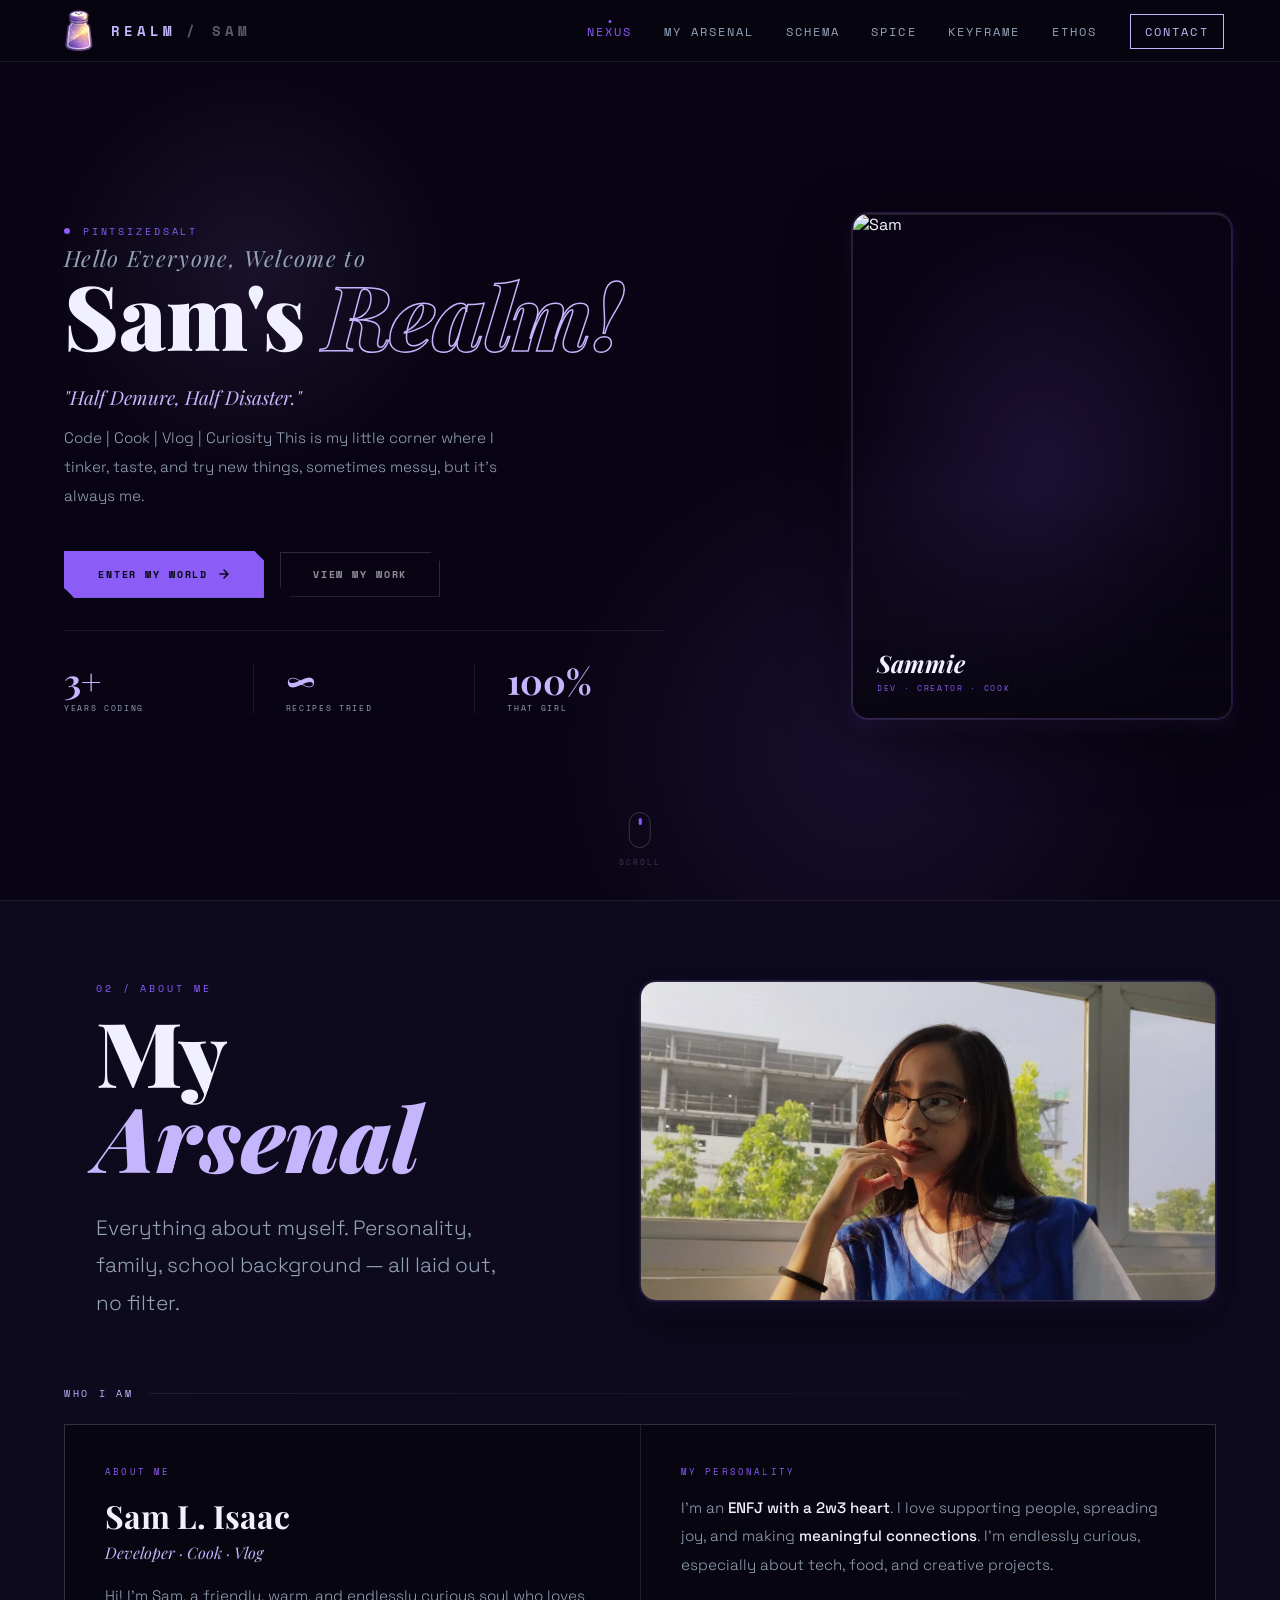
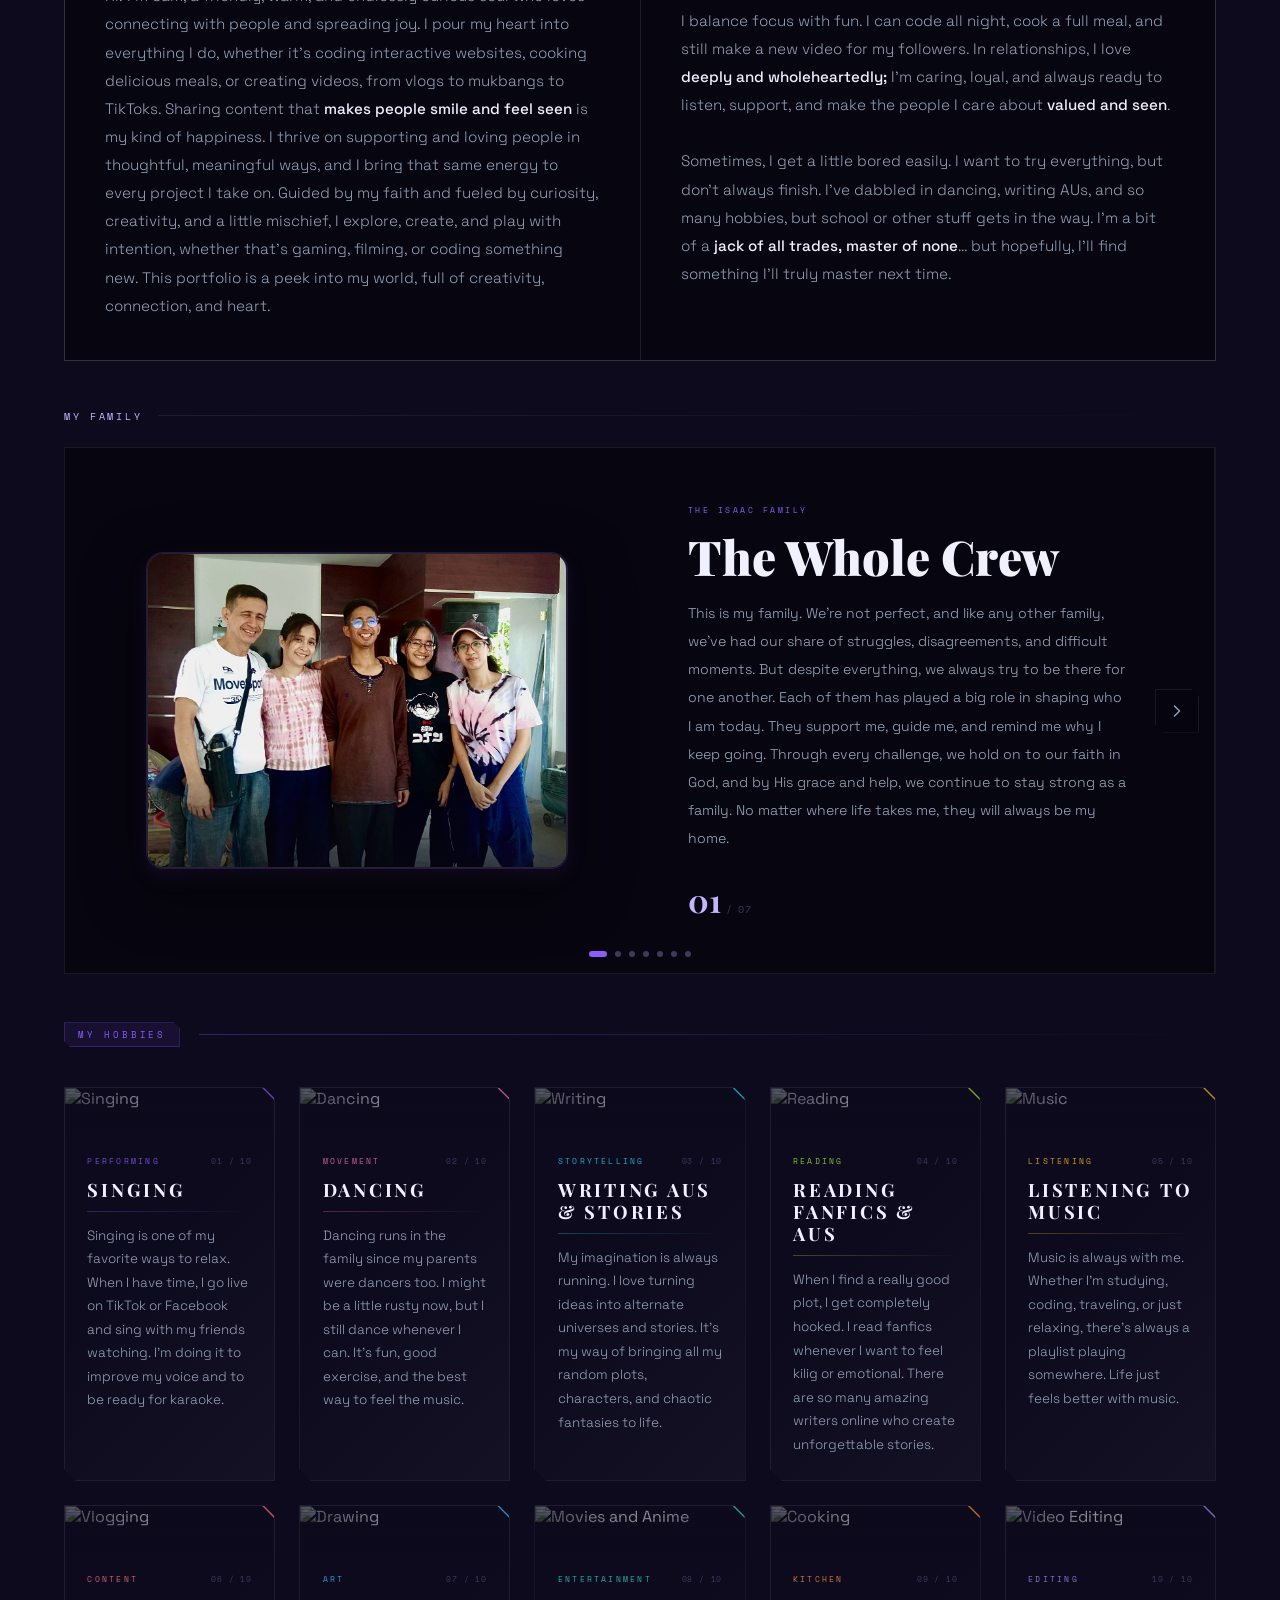
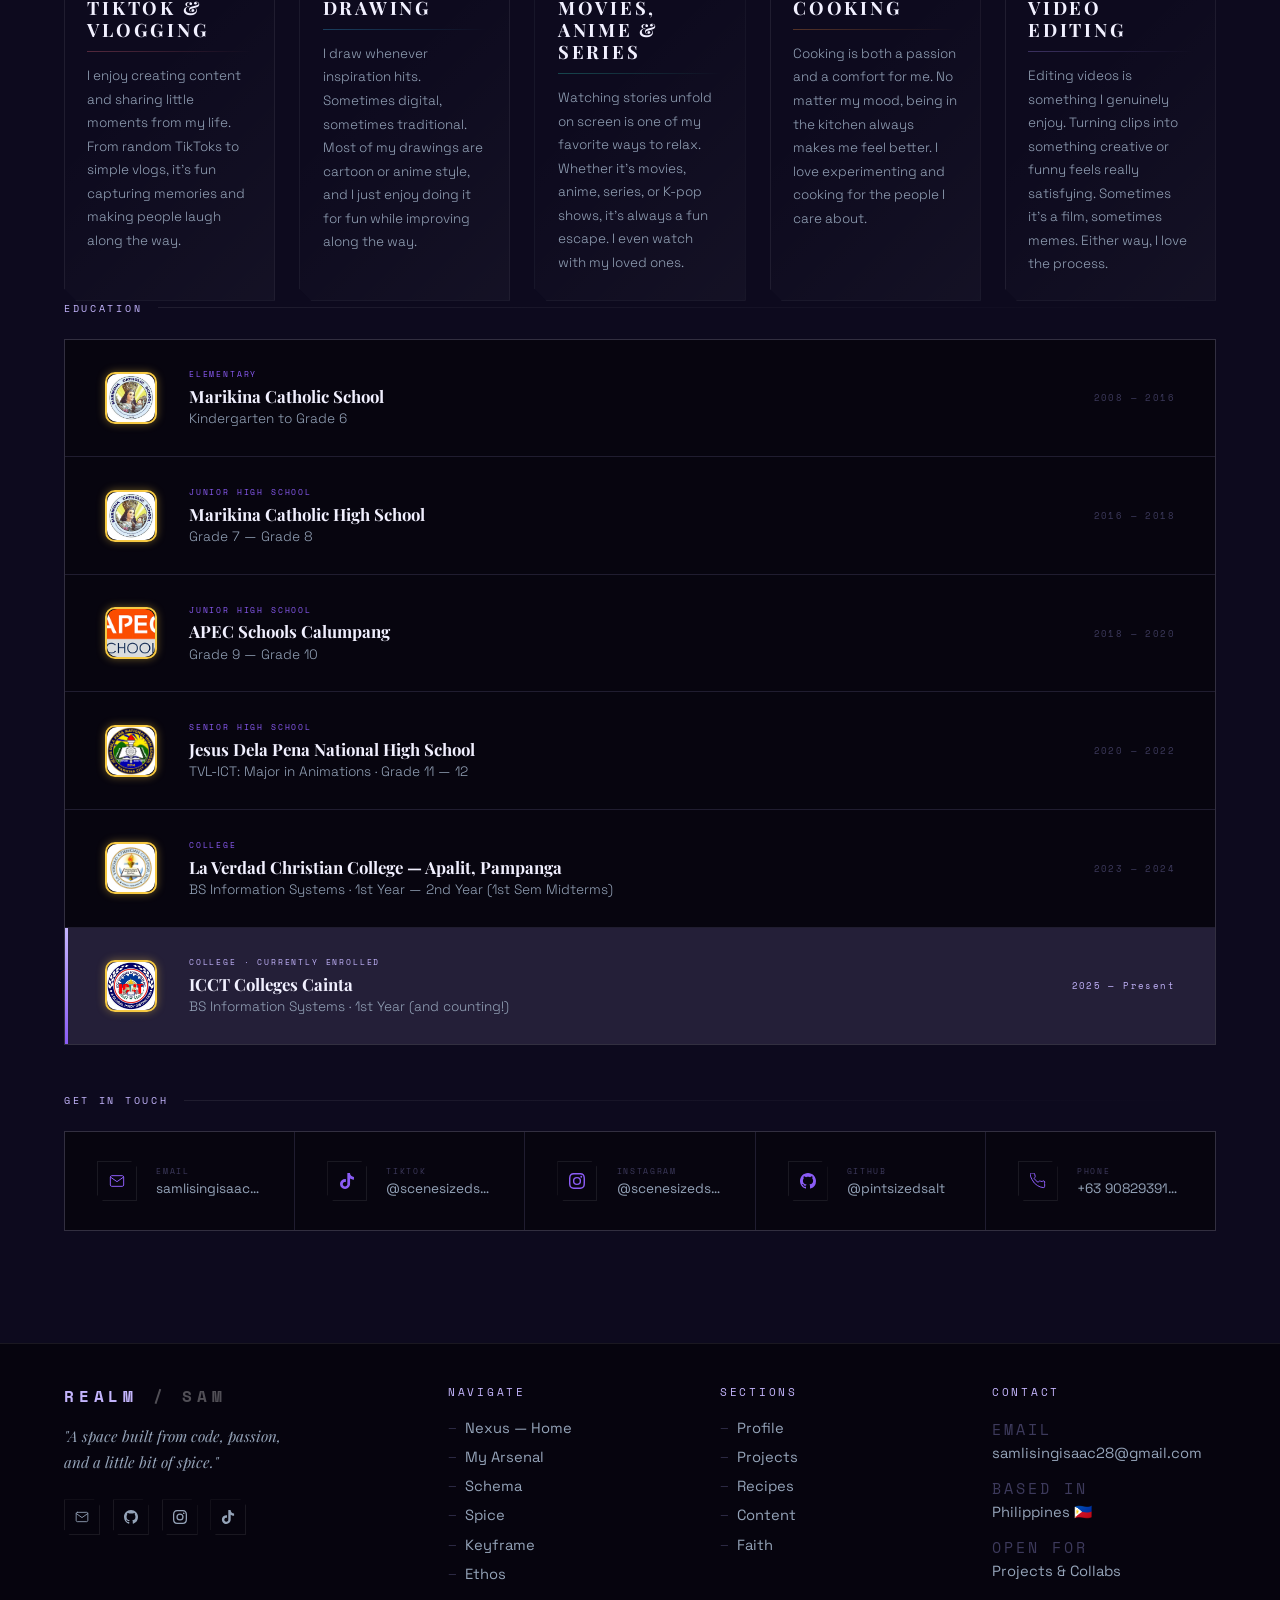
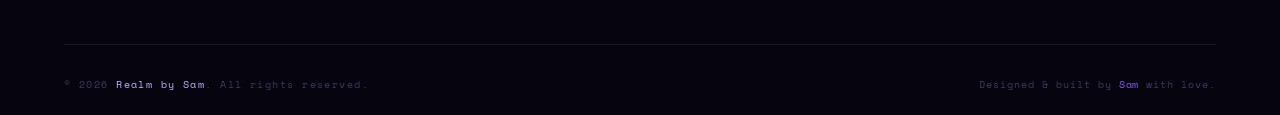
==== index.html @ 6b68506b "Add files via upload" ====
<!DOCTYPE html>
<html lang="en">
<head>
  <meta charset="UTF-8" />
  <meta name="viewport" content="width=device-width, initial-scale=1.0"/>
  <title>My Realm</title>
  <link rel="icon" type="image/png" href="logo.png">
  <link href="https://fonts.googleapis.com/css2?family=Playfair+Display:ital,wght@0,400;0,700;0,900;1,400;1,700&family=Space+Grotesk:wght@300;400;500;600&family=Space+Mono:wght@400;700&display=swap" rel="stylesheet"/>
  <link rel="stylesheet" href="style.css"/>
  <link rel="stylesheet" href="index.css"/>
</head>
<body>

  <!-- NAVBAR -->
  <nav>
    <a href="index.html" class="nav-logo">
      <img src="logo.png" alt="Logo" class="nav-logo-img" />
      REALM <span>/ SAM</span>
    </a>
    <ul class="nav-links">
      <li><a href="#nexus" class="active">Nexus</a></li>
      <li><a href="#arsenal">My Arsenal</a></li>
      <li><a href="schema.html">Schema</a></li>
      <li><a href="spice.html">Spice</a></li>
      <li><a href="keyframe.html">Keyframe</a></li>
      <li><a href="ethos.html">Ethos</a></li>
      <li><a href="#contact" class="nav-cta">Contact</a></li>
    </ul>
    <div class="nav-hamburger" id="hamburger" onclick="toggleMenu()">
      <span></span><span></span><span></span>
    </div>
  </nav>

  <!-- Mobile menu -->
  <div class="nav-mobile-menu" id="mobileMenu">
    <a href="#nexus" onclick="closeMenu()">Nexus</a>
    <a href="#arsenal" onclick="closeMenu()">My Arsenal</a>
    <a href="schema.html">Schema</a>
    <a href="spice.html">Spice</a>
    <a href="keyframe.html">Keyframe</a>
    <a href="ethos.html">Ethos</a>
    <a href="#contact" onclick="closeMenu()">Contact</a>
  </div>

  <!-- ===================== NEXUS ===================== -->
  <section id="nexus">
    <div class="hero-video-wrap">
      <video autoplay muted loop playsinline>
      <source src="cherry.mp4" type="video/mp4" />
      </video>
    </div>

    <div class="hero-overlay"></div>
    <div class="hero-glow"></div>
    <div class="hero-glow-2"></div>

    <div class="hero-content">

      <div class="hero-left">
        <div class="hero-eyebrow">
          <div class="eyebrow-dot"></div>
          <span class="eyebrow-text">PINTSIZEDSALT</span>
        </div>

        <h1 class="hero-title">
          <span class="title-welcome">Hello Everyone, Welcome to</span>
          <span class="title-name">Sam's <span class="title-realm">Realm!</span></span>
        </h1>

        <p class="hero-tagline">"Half Demure, Half Disaster."</p>

        <p class="hero-desc">
          Code | Cook | Vlog | Curiosity 
          This is my little corner where I tinker, taste, and try new things, sometimes messy, but it's always me.
        </p>

        <div class="hero-cta">
          <a href="#arsenal" class="btn-primary">
            Enter My World
            <svg width="12" height="12" viewBox="0 0 12 12" fill="none">
              <path d="M2 6h8M6 2l4 4-4 4" stroke="currentColor" stroke-width="1.5" stroke-linecap="round" stroke-linejoin="round"/>
            </svg>
          </a>
          <a href="schema.html" class="btn-secondary">View My Work</a>
        </div>

        <div class="hero-stats">
          <div class="stat-item">
            <div class="stat-num">3+</div>
            <div class="stat-lbl">Years Coding</div>
          </div>
          <div class="stat-item">
            <div class="stat-num">∞</div>
            <div class="stat-lbl">Recipes Tried</div>
          </div>
          <div class="stat-item">
            <div class="stat-num">100%</div>
            <div class="stat-lbl">That Girl</div>
          </div>
        </div>
      </div>

      <div class="hero-right">
        <div class="photo-frame">
          <div class="photo-corner tl"></div>
          <div class="photo-corner tr"></div>
          <div class="photo-corner bl"></div>
          <div class="photo-corner br"></div>
          <div class="photo-bg-glow"></div>
          <img src="sam.jpg" alt="Sam" />
          <div class="photo-bottom-fade"></div>
          <div class="photo-label">
            <span class="photo-label-name">Sammie</span>
            <span class="photo-label-role">Dev · Creator · Cook</span>
          </div>
        </div>
      </div>

    </div>

      <div class="scroll-hint">
        <div class="scroll-mouse"></div>
        <span>Scroll</span>
      </div>
    </section>

  <!-- ===================== MY ARSENAL ===================== -->
  <section id="arsenal">

    <div class="arsenal-header">
      <div class="arsenal-header-inner">
        <div class="arsenal-tag">02 / About Me</div>
        <h2 class="arsenal-title">My <em>Arsenal</em></h2>
        <p class="arsenal-subtitle">Everything about myself. Personality, family, school background — all laid out, no filter.</p>
      </div>
      <div class="arsenal-cover-wrap">
        <div class="arsenal-cover-frame">
          <div class="arsenal-cover-glow"></div>
          <img src="coverme.jpg" alt="Sam" class="arsenal-cover-img" />
          <div class="arsenal-cover-glass"></div>
          <div class="arsenal-cover-scan"></div>
        </div>
      </div>
    </div>

    <!-- BIO -->
    <div class="cards-section-title">Who I Am</div>
    <div class="bio-block">
      <div class="bio-card">
        <div class="bio-card-label">About Me</div>
        <div class="bio-card-name">Sam L. Isaac</div>
        <div class="bio-card-tagline">Developer · Cook · Vlog</div>
        <p class="bio-card-text">
         Hi! I’m Sam, a friendly, warm, and endlessly curious soul who loves connecting with people and spreading joy. I pour my heart into everything I do, whether it’s coding interactive websites, cooking delicious meals, or creating videos, from vlogs to mukbangs to TikToks. Sharing content that <strong>makes people smile and feel seen</strong> is my kind of happiness.
         I thrive on supporting and loving people in thoughtful, meaningful ways, and I bring that same energy to every project I take on. Guided by my faith and fueled by curiosity, creativity, and a little mischief, I explore, create, and play with intention, whether that’s gaming, filming, or coding something new. This portfolio is a peek into my world, full of creativity, connection, and heart.
        </p>
      </div>
      <div class="bio-card">
        <div class="bio-card-label">My Personality</div>
        <p class="bio-card-text">
          I’m an <strong>ENFJ with a 2w3 heart</strong>. I love supporting people, spreading joy, and making <strong>meaningful connections</strong>. I’m endlessly curious, especially about tech, food, and creative projects.<br/><br/>
          I balance focus with fun. I can code all night, cook a full meal, and still make a new video for my followers. In relationships, I love <strong>deeply and wholeheartedly;</strong> I’m caring, loyal, and always ready to listen, support, and make the people I care about <strong>valued and seen</strong>.<br/><br/>
          Sometimes, I get a little bored easily. I want to try everything, but don’t always finish. I’ve dabbled in dancing, writing AUs, and so many hobbies, but school or other stuff gets in the way. I’m a bit of a <strong>jack of all trades, master of none</strong>… but hopefully, I’ll find something I’ll truly master next time.
        </p>
      </div>
    </div>

    <div class="cards-section-title">My Family</div>

    <div class="fam-carousel-wrap">

      <!-- SLIDE 0: Whole Family -->
      <div class="fam-slide active" data-index="0">
        <div class="fam-photo-side">
          <div class="fam-photo-frame">
            <div class="fam-photo-corner tl"></div><div class="fam-photo-corner tr"></div>
            <div class="fam-photo-corner bl"></div><div class="fam-photo-corner br"></div>
            <img src="Fam.jpg" alt="My Whole Family" />
            <div class="fam-photo-fade"></div>
          </div>
        </div>
        <div class="fam-text-side">
          <div class="fam-label">THE ISAAC FAMILY</div>
          <h2 class="fam-title">The Whole Crew</h2>
          <p class="fam-desc">This is my family. We’re not perfect, and like any other family, we’ve had our share of struggles, disagreements, and difficult moments. But despite everything, we always try to be there for one another. Each of them has played a big role in shaping who I am today. They support me, guide me, and remind me why I keep going. Through every challenge, we hold on to our faith in God, and by His grace and help, we continue to stay strong as a family. No matter where life takes me, they will always be my home.</p>
          <div class="fam-counter">
            <span class="fam-count-cur">01</span>
            <span class="fam-count-sep">/</span>
            <span class="fam-count-tot">07</span>
          </div>
        </div>
      </div>

      <!-- SLIDE 1: Mama -->
      <div class="fam-slide" data-index="1">
        <div class="fam-photo-side">
          <div class="fam-photo-frame">
            <div class="fam-photo-corner tl"></div><div class="fam-photo-corner tr"></div>
            <div class="fam-photo-corner bl"></div><div class="fam-photo-corner br"></div>
            <img src="mama.jpg" alt="Mama" />
            <div class="fam-photo-fade"></div>
          </div>
        </div>
        <div class="fam-text-side">
          <div class="fam-label">THE ISAAC FAMILY · 01</div>
          <h2 class="fam-title">Mama Jen💜</h2>
          <p class="fam-desc">My mom is a hardworking and loving woman. Like many Filipino moms, she can be strict and easily irritated sometimes, but she always shows her love through her actions. She works hard for our family and always makes sure I have what I need, even when she’s tired. Even when her hands hurt from years of doing housework, she still cooks for me sometimes. We may not be the type to openly share everything with each other, but I know she’s always there for me. She’s also incredibly kind and beautiful inside and out.</p>
          <div class="fam-counter">
            <span class="fam-count-cur">02</span>
            <span class="fam-count-sep">/</span>
            <span class="fam-count-tot">07</span>
          </div>
        </div>
      </div>

      <!-- SLIDE 2: Papa -->
      <div class="fam-slide" data-index="2">
        <div class="fam-photo-side">
          <div class="fam-photo-frame">
            <div class="fam-photo-corner tl"></div><div class="fam-photo-corner tr"></div>
            <div class="fam-photo-corner bl"></div><div class="fam-photo-corner br"></div>
            <img src="papa.jpg" alt="Papa" />
            <div class="fam-photo-fade"></div>
          </div>
        </div>
        <div class="fam-text-side">
          <div class="fam-label">THE ISAAC FAMILY · 02</div>
          <h2 class="fam-title">Papa Sid🛡️</h2>
          <p class="fam-desc">My dad is a strict but caring father. Like many dads, he shows his love by protecting and guiding his family, especially me as the youngest daughter. He can be a little impatient sometimes, especially because of his health, but he is truly kind and gentle at heart. Despite everything he has been through, he continues to work hard to give our family a better life. We may not always be open with each other, but I love him deeply and hope that one day we can spend more time together.</p>
          <div class="fam-counter">
            <span class="fam-count-cur">03</span>
            <span class="fam-count-sep">/</span>
            <span class="fam-count-tot">07</span>
          </div>
        </div>
      </div>

      <!-- SLIDE 3: Kuya -->
      <div class="fam-slide" data-index="3">
        <div class="fam-photo-side">
          <div class="fam-photo-frame">
            <div class="fam-photo-corner tl"></div><div class="fam-photo-corner tr"></div>
            <div class="fam-photo-corner bl"></div><div class="fam-photo-corner br"></div>
            <img src="kuya.jpg" alt="Kuya" />
            <div class="fam-photo-fade"></div>
          </div>
        </div>
        <div class="fam-text-side">
          <div class="fam-label">THE ISAAC FAMILY · 03</div>
          <h2 class="fam-title">Kuya Ji ✨</h2>
          <p class="fam-desc">My kuya and I have a 10-year age gap, so growing up we didn’t spend much time together. He was often busy with school and friends, so we weren’t very close before. That slowly changed around 2022 when we started bonding more, especially now. He is incredibly hardworking and currently supporting our family. He’s one of the kindest and most patient people I know, someone you can always rely on when you need someone to listen. I love him very much and hope we continue to grow closer over time.</p>
          <div class="fam-counter">
            <span class="fam-count-cur">04</span>
            <span class="fam-count-sep">/</span>
            <span class="fam-count-tot">07</span>
          </div>
        </div>
      </div>

      <!-- SLIDE 4: Ate -->
      <div class="fam-slide" data-index="4">
        <div class="fam-photo-side">
          <div class="fam-photo-frame">
            <div class="fam-photo-corner tl"></div><div class="fam-photo-corner tr"></div>
            <div class="fam-photo-corner bl"></div><div class="fam-photo-corner br"></div>
            <img src="ate.jpg" alt="Ate" />
            <div class="fam-photo-fade"></div>
          </div>
        </div>
        <div class="fam-text-side">
          <div class="fam-label">THE ISAAC FAMILY · 04</div>
          <h2 class="fam-title">Ate Sheena 🌸</h2>
          <p class="fam-desc">My older sister has always been like my best friend. With only a three-year age gap, we grew up very close. We argue sometimes, like most siblings do, but we always find our way back to each other. I’m more of the extroverted type while she’s more introverted, yet we balance each other well. She’s someone I can always rely on when I need to vent or talk about life. She’s very protective of me, especially when people try to bring me down. I love her deeply and I know she will always be there for me.</p>
          <div class="fam-counter">
            <span class="fam-count-cur">05</span>
            <span class="fam-count-sep">/</span>
            <span class="fam-count-tot">07</span>
          </div>
        </div>
      </div>

      <!-- SLIDE 5: Moki -->
      <div class="fam-slide" data-index="5">
        <div class="fam-photo-side">
          <div class="fam-photo-frame">
            <div class="fam-photo-corner tl"></div><div class="fam-photo-corner tr"></div>
            <div class="fam-photo-corner bl"></div><div class="fam-photo-corner br"></div>
            <img src="moki.jpg" alt="Moki" />
            <div class="fam-photo-fade"></div>
          </div>
        </div>
        <div class="fam-text-side">
          <div class="fam-label">THE ISAAC FAMILY · 05</div>
          <h2 class="fam-title">Moki 🐾</h2>
          <p class="fam-desc">Moki joined our family in 2025 after we adopted her. She is a very sweet dog, but she still carries some trauma from her past. She lost her mother early and didn’t have the easiest start in life. In her previous home, she was sometimes treated harshly and was often bullied by the other dogs, which made her timid and easily startled. Because of this, she still keeps a little distance from us, but little by little we are helping her feel safe and loved. She may be shy, but to me she will always be my cute little baby.</p>
          <div class="fam-counter">
            <span class="fam-count-cur">06</span>
            <span class="fam-count-sep">/</span>
            <span class="fam-count-tot">07</span>
          </div>
        </div>
      </div>

      <!-- SLIDE 6: Herbie -->
      <div class="fam-slide" data-index="6">
        <div class="fam-photo-side">
          <div class="fam-photo-frame">
            <div class="fam-photo-corner tl"></div><div class="fam-photo-corner tr"></div>
            <div class="fam-photo-corner bl"></div><div class="fam-photo-corner br"></div>
            <img src="herbie.jpg" alt="Herbie" />
            <div class="fam-photo-fade"></div>
          </div>
        </div>
        <div class="fam-text-side">
          <div class="fam-label">THE ISAAC FAMILY · 06</div>
          <h2 class="fam-title">Herbie 🐶</h2>
          <p class="fam-desc">Herbie has been with me since I was in Grade 9, and she has always been one of the sweetest dogs I know. She’s very lovable and sometimes a little playful and mischievous, but she’s easy to take care of. What I love most about her is how gentle she is, especially when we give her treats. She’s also very smart and learns things quickly, which makes training her easier. Even after all these years, she’s still my baby and one of the strongest little companions I’ve had.</p>
          <div class="fam-counter">
            <span class="fam-count-cur">07</span>
            <span class="fam-count-sep">/</span>
            <span class="fam-count-tot">07</span>
          </div>
        </div>
      </div>

      <!-- NAV BUTTONS -->
      <button class="fam-btn fam-btn-prev" id="famPrev" onclick="famNav(-1)" aria-label="Previous">
        <svg width="20" height="20" viewBox="0 0 24 24" fill="none" stroke="currentColor" stroke-width="1.8" stroke-linecap="round" stroke-linejoin="round"><polyline points="15 18 9 12 15 6"/></svg>
      </button>
      <button class="fam-btn fam-btn-next" id="famNext" onclick="famNav(1)" aria-label="Next">
        <svg width="20" height="20" viewBox="0 0 24 24" fill="none" stroke="currentColor" stroke-width="1.8" stroke-linecap="round" stroke-linejoin="round"><polyline points="9 6 15 12 9 18"/></svg>
      </button>

      <!-- DOT INDICATORS -->
      <div class="fam-dots">
        <span class="fam-dot active" onclick="famGoTo(0)"></span>
        <span class="fam-dot" onclick="famGoTo(1)"></span>
        <span class="fam-dot" onclick="famGoTo(2)"></span>
        <span class="fam-dot" onclick="famGoTo(3)"></span>
        <span class="fam-dot" onclick="famGoTo(4)"></span>
        <span class="fam-dot" onclick="famGoTo(5)"></span>
        <span class="fam-dot" onclick="famGoTo(6)"></span>
      </div>

    </div>

    <!-- HOBBIES -->
    <div class="section-header">
    <span class="section-tag">My Hobbies</span>
    <div class="section-line"></div>
    </div>

    <div class="hobbies-grid">

      <!-- 01 Singing -->
      <div class="hobby-card card--violet">
        <div class="card-banner">
          <img class="card-banner-img"
            src="https://images.unsplash.com/photo-1516280440614-37939bbacd81?w=600&q=60"
            alt="Singing" />
        </div>
        <div class="card-body">
          <div class="card-meta">
            <span class="card-label">Performing</span>
            <span class="card-index">01 / 10</span>
          </div>
          <div class="card-title">Singing</div>
          <div class="card-divider"></div>
          <p class="card-text">Singing is one of my favorite ways to relax. When I have time, I go live on TikTok or Facebook and sing with my friends watching. I'm doing it to improve my voice and to be ready for karaoke.</p>
        </div>
      </div>

      <!-- 02 Dancing -->
      <div class="hobby-card card--pink">
        <div class="card-banner">
          <img class="card-banner-img"
            src="https://images.unsplash.com/photo-1518834107812-67b0b7c58434?w=600&q=60"
            alt="Dancing" />
        </div>
        <div class="card-body">
          <div class="card-meta">
            <span class="card-label">Movement</span>
            <span class="card-index">02 / 10</span>
          </div>
          <div class="card-title">Dancing</div>
          <div class="card-divider"></div>
          <p class="card-text">Dancing runs in the family since my parents were dancers too. I might be a little rusty now, but I still dance whenever I can. It's fun, good exercise, and the best way to feel the music.</p>
        </div>
      </div>

      <!-- 03 Writing -->
      <div class="hobby-card card--cyan">
        <div class="card-banner">
          <img class="card-banner-img"
            src="https://images.unsplash.com/photo-1455390582262-044cdead277a?w=600&q=60"
            alt="Writing" />
        </div>
        <div class="card-body">
          <div class="card-meta">
            <span class="card-label">Storytelling</span>
            <span class="card-index">03 / 10</span>
          </div>
          <div class="card-title">Writing AUs & Stories</div>
          <div class="card-divider"></div>
          <p class="card-text">My imagination is always running. I love turning ideas into alternate universes and stories. It's my way of bringing all my random plots, characters, and chaotic fantasies to life.</p>
        </div>
      </div>

      <!-- 04 Reading Fanfics -->
      <div class="hobby-card card--lime">
        <div class="card-banner">
          <img class="card-banner-img"
            src="https://images.unsplash.com/photo-1512820790803-83ca734da794?w=600&q=60"
            alt="Reading" />
        </div>
        <div class="card-body">
          <div class="card-meta">
            <span class="card-label">Reading</span>
            <span class="card-index">04 / 10</span>
          </div>
          <div class="card-title">Reading Fanfics & AUs</div>
          <div class="card-divider"></div>
          <p class="card-text">When I find a really good plot, I get completely hooked. I read fanfics whenever I want to feel kilig or emotional. There are so many amazing writers online who create unforgettable stories.</p>
        </div>
      </div>

      <!-- 05 Music -->
      <div class="hobby-card card--amber">
        <div class="card-banner">
          <img class="card-banner-img"
            src="https://images.unsplash.com/photo-1505740420928-5e560c06d30e?w=600&q=60"
            alt="Music" />
        </div>
        <div class="card-body">
          <div class="card-meta">
            <span class="card-label">Listening</span>
            <span class="card-index">05 / 10</span>
          </div>
          <div class="card-title">Listening to Music</div>
          <div class="card-divider"></div>
          <p class="card-text">Music is always with me. Whether I'm studying, coding, traveling, or just relaxing, there's always a playlist playing somewhere. Life just feels better with music.</p>
        </div>
      </div>

      <!-- 06 TikTok & Vlogging -->
      <div class="hobby-card card--rose">
        <div class="card-banner">
          <img class="card-banner-img"
            src="https://images.unsplash.com/photo-1598550476439-6847785fcea6?w=600&q=60"
            alt="Vlogging" />
        </div>
        <div class="card-body">
          <div class="card-meta">
            <span class="card-label">Content</span>
            <span class="card-index">06 / 10</span>
          </div>
          <div class="card-title">TikTok & Vlogging</div>
          <div class="card-divider"></div>
          <p class="card-text">I enjoy creating content and sharing little moments from my life. From random TikToks to simple vlogs, it's fun capturing memories and making people laugh along the way.</p>
        </div>
      </div>

      <!-- 07 Drawing -->
      <div class="hobby-card card--sky">
        <div class="card-banner">
          <img class="card-banner-img"
            src="https://images.unsplash.com/photo-1626785774573-4b799315345d?w=600&q=60"
            alt="Drawing" />
        </div>
        <div class="card-body">
          <div class="card-meta">
            <span class="card-label">Art</span>
            <span class="card-index">07 / 10</span>
          </div>
          <div class="card-title">Drawing</div>
          <div class="card-divider"></div>
          <p class="card-text">I draw whenever inspiration hits. Sometimes digital, sometimes traditional. Most of my drawings are cartoon or anime style, and I just enjoy doing it for fun while improving along the way.</p>
        </div>
      </div>

      <!-- 08 Movies & Anime -->
      <div class="hobby-card card--teal">
        <div class="card-banner">
          <img class="card-banner-img"
            src="https://images.unsplash.com/photo-1593359677879-a4bb92f829d1?w=600&q=60"
            alt="Movies and Anime" />
        </div>
        <div class="card-body">
          <div class="card-meta">
            <span class="card-label">Entertainment</span>
            <span class="card-index">08 / 10</span>
          </div>
          <div class="card-title">Movies, Anime & Series</div>
          <div class="card-divider"></div>
          <p class="card-text">Watching stories unfold on screen is one of my favorite ways to relax. Whether it's movies, anime, series, or K-pop shows, it's always a fun escape. I even watch with my loved ones.</p>
        </div>
      </div>

      <!-- 09 Cooking -->
      <div class="hobby-card card--orange">
        <div class="card-banner">
          <img class="card-banner-img"
            src="https://images.unsplash.com/photo-1466637574441-749b8f19452f?w=600&q=60"
            alt="Cooking" />
        </div>
        <div class="card-body">
          <div class="card-meta">
            <span class="card-label">Kitchen</span>
            <span class="card-index">09 / 10</span>
          </div>
          <div class="card-title">Cooking</div>
          <div class="card-divider"></div>
          <p class="card-text">Cooking is both a passion and a comfort for me. No matter my mood, being in the kitchen always makes me feel better. I love experimenting and cooking for the people I care about.</p>
        </div>
      </div>

      <!-- 10 Video Editing -->
      <div class="hobby-card card--purple">
        <div class="card-banner">
          <img class="card-banner-img"
            src="https://images.unsplash.com/photo-1574717024653-61fd2cf4d44d?w=600&q=60"
            alt="Video Editing" />
        </div>
        <div class="card-body">
          <div class="card-meta">
            <span class="card-label">Editing</span>
            <span class="card-index">10 / 10</span>
          </div>
          <div class="card-title">Video Editing</div>
          <div class="card-divider"></div>
          <p class="card-text">Editing videos is something I genuinely enjoy. Turning clips into something creative or funny feels really satisfying. Sometimes it's a film, sometimes memes. Either way, I love the process.</p>
        </div>
      </div>

    </div>


    <!-- EDUCATION -->
    <div class="cards-section-title">Education</div>
    <div class="edu-timeline">

      <div class="edu-card">
        <div class="edu-logo-wrap">
          <img src="mchs-logo.png" alt="Marikina Catholic School" class="edu-logo" />
        </div>
        <div class="edu-info">
          <div class="edu-level">Elementary</div>
          <div class="edu-school">Marikina Catholic School</div>
          <div class="edu-course">Kindergarten to Grade 6</div>
        </div>
        <div class="edu-year">2008 — 2016</div>
      </div>

      <div class="edu-card">
        <div class="edu-logo-wrap">
          <img src="mchs-logo.png" alt="Marikina Catholic High School" class="edu-logo" />
        </div>
        <div class="edu-info">
          <div class="edu-level">Junior High School</div>
          <div class="edu-school">Marikina Catholic High School</div>
          <div class="edu-course">Grade 7 — Grade 8</div>
        </div>
        <div class="edu-year">2016 — 2018</div>
      </div>

      <div class="edu-card">
        <div class="edu-logo-wrap">
          <img src="apec-logo.png" alt="APEC Schools Calumpang" class="edu-logo" />
        </div>
        <div class="edu-info">
          <div class="edu-level">Junior High School</div>
          <div class="edu-school">APEC Schools Calumpang</div>
          <div class="edu-course">Grade 9 — Grade 10</div>
        </div>
        <div class="edu-year">2018 — 2020</div>
      </div>

      <div class="edu-card">
        <div class="edu-logo-wrap">
          <img src="jdpnhs-logo.png" alt="Jesus Dela Pena National High School" class="edu-logo" />
        </div>
        <div class="edu-info">
          <div class="edu-level">Senior High School</div>
          <div class="edu-school">Jesus Dela Pena National High School</div>
          <div class="edu-course">TVL-ICT: Major in Animations · Grade 11 — 12</div>
        </div>
        <div class="edu-year">2020 — 2022</div>
      </div>

      <div class="edu-card">
        <div class="edu-logo-wrap">
          <img src="laverdad-logo.png" alt="La Verdad Christian College" class="edu-logo" />
        </div>
        <div class="edu-info">
          <div class="edu-level">College</div>
          <div class="edu-school">La Verdad Christian College — Apalit, Pampanga</div>
          <div class="edu-course">BS Information Systems · 1st Year — 2nd Year (1st Sem Midterms)</div>
        </div>
        <div class="edu-year">2023 — 2024</div>
      </div>

      <div class="edu-card edu-card--current">
        <div class="edu-logo-wrap">
          <img src="icct-logo.png" alt="ICCT College Cainta" class="edu-logo" />
        </div>
        <div class="edu-info">
          <div class="edu-level">College · Currently Enrolled</div>
          <div class="edu-school">ICCT Colleges Cainta</div>
          <div class="edu-course">BS Information Systems · 1st Year (and counting!)</div>
        </div>
        <div class="edu-year">2025 — Present</div>
      </div>

    </div>

    <!-- CONTACT -->
    <div class="cards-section-title">Get In Touch</div>
    <div class="contact-block" id="contact">
      <!-- Replace all href="#" and values with your actual info -->
      <a href="mailto:samlisingisaac28@gmail.com" class="contact-card">
        <div class="contact-card-icon">
          <svg width="16" height="16" viewBox="0 0 24 24" fill="none" stroke="currentColor" stroke-width="1.5">
            <path d="M4 4h16c1.1 0 2 .9 2 2v12c0 1.1-.9 2-2 2H4c-1.1 0-2-.9-2-2V6c0-1.1.9-2 2-2z"/>
            <polyline points="22,6 12,13 2,6"/>
          </svg>
        </div>
        <div class="contact-card-info">
          <div class="contact-card-label">Email</div>
          <div class="contact-card-value">samlisingisaac28@gmail.com</div>
        </div>
      </a>
      <a href="https://www.tiktok.com/@scenesizedsalt" target="_blank" rel="noopener noreferrer" class="contact-card">
        <div class="contact-card-icon">
          <svg width="16" height="16" viewBox="0 0 24 24" fill="currentColor">
            <path d="M12.525.02c1.31-.02 2.61-.01 3.91-.02.08 1.53.63 3.09 1.75 4.17 1.12 1.11 2.7 1.62 4.24 1.79v4.03c-1.44-.05-2.89-.35-4.2-.97-.57-.26-1.1-.59-1.62-.93-.01 2.92.01 5.84-.02 8.75-.08 1.4-.54 2.79-1.35 3.94-1.31 1.92-3.58 3.17-5.91 3.21-1.43.08-2.86-.31-4.08-1.03-2.02-1.19-3.44-3.37-3.65-5.71-.02-.5-.03-1-.01-1.49.18-1.9 1.12-3.72 2.58-4.96 1.66-1.44 3.98-2.13 6.15-1.72.02 1.48-.04 2.96-.04 4.44-.99-.32-2.15-.23-3.02.37-.63.41-1.11 1.04-1.36 1.75-.21.51-.15 1.07-.14 1.61.24 1.64 1.82 3.02 3.5 2.87 1.12-.01 2.19-.66 2.77-1.61.19-.33.4-.67.41-1.06.1-1.79.06-3.57.07-5.36.01-4.03-.01-8.05.02-12.07z"/>
          </svg>
        </div>
        <div class="contact-card-info">
          <div class="contact-card-label">TikTok</div>
          <div class="contact-card-value">@scenesizedsalt</div>
        </div>
      </a>
      <a href="https://www.instagram.com/scenesizedsalt" target="_blank" rel="noopener noreferrer" class="contact-card">
        <div class="contact-card-icon">
          <svg width="16" height="16" viewBox="0 0 24 24" fill="currentColor">
            <path d="M12 2.163c3.204 0 3.584.012 4.85.07 3.252.148 4.771 1.691 4.919 4.919.058 1.265.069 1.645.069 4.849 0 3.205-.012 3.584-.069 4.849-.149 3.225-1.664 4.771-4.919 4.919-1.266.058-1.644.07-4.85.07-3.204 0-3.584-.012-4.849-.07-3.26-.149-4.771-1.699-4.919-4.92-.058-1.265-.07-1.644-.07-4.849 0-3.204.013-3.583.07-4.849.149-3.227 1.664-4.771 4.919-4.919 1.266-.057 1.645-.069 4.849-.069zM12 0C8.741 0 8.333.014 7.053.072 2.695.272.273 2.69.073 7.052.014 8.333 0 8.741 0 12c0 3.259.014 3.668.072 4.948.2 4.358 2.618 6.78 6.98 6.98C8.333 23.986 8.741 24 12 24c3.259 0 3.668-.014 4.948-.072 4.354-.2 6.782-2.618 6.979-6.98.059-1.28.073-1.689.073-4.948 0-3.259-.014-3.667-.072-4.947-.196-4.354-2.617-6.78-6.979-6.98C15.668.014 15.259 0 12 0zm0 5.838a6.162 6.162 0 100 12.324 6.162 6.162 0 000-12.324zM12 16a4 4 0 110-8 4 4 0 010 8zm6.406-11.845a1.44 1.44 0 100 2.881 1.44 1.44 0 000-2.881z"/>
          </svg>
        </div>
        <div class="contact-card-info">
          <div class="contact-card-label">Instagram</div>
          <div class="contact-card-value">@scenesizedsalt</div>
        </div>
      </a>
      <a href="https://github.com/pintsizedsalt" target="_blank" rel="noopener noreferrer" class="contact-card">
        <div class="contact-card-icon">
          <svg width="16" height="16" viewBox="0 0 24 24" fill="currentColor">
            <path d="M12 0C5.37 0 0 5.37 0 12c0 5.31 3.435 9.795 8.205 11.385.6.105.825-.255.825-.57 0-.285-.015-1.23-.015-2.235-3.015.555-3.795-.735-4.035-1.41-.135-.345-.72-1.41-1.23-1.695-.42-.225-1.02-.78-.015-.795.945-.015 1.62.87 1.845 1.23 1.08 1.815 2.805 1.305 3.495.99.105-.78.42-1.305.765-1.605-2.67-.3-5.46-1.335-5.46-5.925 0-1.305.465-2.385 1.23-3.225-.12-.3-.54-1.53.12-3.18 0 0 1.005-.315 3.3 1.23.96-.27 1.98-.405 3-.405s2.04.135 3 .405c2.295-1.56 3.3-1.23 3.3-1.23.66 1.65.24 2.88.12 3.18.765.84 1.23 1.905 1.23 3.225 0 4.605-2.805 5.625-5.475 5.925.435.375.81 1.095.81 2.22 0 1.605-.015 2.895-.015 3.3 0 .315.225.69.825.57A12.02 12.02 0 0024 12c0-6.63-5.37-12-12-12z"/>
          </svg>
        </div>
        <div class="contact-card-info">
          <div class="contact-card-label">GitHub</div>
          <div class="contact-card-value">@pintsizedsalt</div>
        </div>
      </a>
      <a href="tel:+639082939124" class="contact-card">
        <div class="contact-card-icon">
          <svg width="16" height="16" viewBox="0 0 24 24" fill="none" stroke="currentColor" stroke-width="1.5" stroke-linecap="round" stroke-linejoin="round">
            <path d="M22 16.92v3a2 2 0 01-2.18 2 19.79 19.79 0 01-8.63-3.07A19.5 19.5 0 013.07 9.81a19.79 19.79 0 01-3.07-8.68A2 2 0 012 0h3a2 2 0 012 1.72c.127.96.361 1.903.7 2.81a2 2 0 01-.45 2.11L6.09 7.91a16 16 0 006 6l1.27-1.27a2 2 0 012.11-.45c.907.339 1.85.573 2.81.7A2 2 0 0122 14.92z"/>
          </svg>
        </div>
        <div class="contact-card-info">
          <div class="contact-card-label">Phone</div>
          <div class="contact-card-value">+63 9082939124</div>
        </div>
      </a>
    </div>

  </section>

  <!-- FOOTER -->
  <footer>
    <div class="footer-top">
      <div>
        <a href="index.html" class="footer-logo">REALM <span>/ SAM</span></a>
        <p class="footer-tagline">"A space built from code, passion, and a little bit of spice."</p>
        <div class="footer-socials">
          <a href="mailto:samlisingisaac28@gmail.com" class="social-link" title="Email">
            <svg width="14" height="14" viewBox="0 0 24 24" fill="none" stroke="currentColor" stroke-width="1.5" stroke-linecap="round" stroke-linejoin="round"><path d="M4 4h16c1.1 0 2 .9 2 2v12c0 1.1-.9 2-2 2H4c-1.1 0-2-.9-2-2V6c0-1.1.9-2 2-2z"/><polyline points="22,6 12,13 2,6"/></svg>
          </a>
          <a href="https://github.com/pintsizedsalt" target="_blank" rel="noopener noreferrer" class="social-link" title="GitHub">
            <svg width="14" height="14" viewBox="0 0 24 24" fill="currentColor"><path d="M12 0C5.37 0 0 5.37 0 12c0 5.31 3.435 9.795 8.205 11.385.6.105.825-.255.825-.57 0-.285-.015-1.23-.015-2.235-3.015.555-3.795-.735-4.035-1.41-.135-.345-.72-1.41-1.23-1.695-.42-.225-1.02-.78-.015-.795.945-.015 1.62.87 1.845 1.23 1.08 1.815 2.805 1.305 3.495.99.105-.78.42-1.305.765-1.605-2.67-.3-5.46-1.335-5.46-5.925 0-1.305.465-2.385 1.23-3.225-.12-.3-.54-1.53.12-3.18 0 0 1.005-.315 3.3 1.23.96-.27 1.98-.405 3-.405s2.04.135 3 .405c2.295-1.56 3.3-1.23 3.3-1.23.66 1.65.24 2.88.12 3.18.765.84 1.23 1.905 1.23 3.225 0 4.605-2.805 5.625-5.475 5.925.435.375.81 1.095.81 2.22 0 1.605-.015 2.895-.015 3.3 0 .315.225.69.825.57A12.02 12.02 0 0024 12c0-6.63-5.37-12-12-12z"/></svg>
          </a>
          <a href="https://www.instagram.com/scenesizedsalt" target="_blank" rel="noopener noreferrer" class="social-link" title="Instagram">
            <svg width="14" height="14" viewBox="0 0 24 24" fill="currentColor"><path d="M12 2.163c3.204 0 3.584.012 4.85.07 3.252.148 4.771 1.691 4.919 4.919.058 1.265.069 1.645.069 4.849 0 3.205-.012 3.584-.069 4.849-.149 3.225-1.664 4.771-4.919 4.919-1.266.058-1.644.07-4.85.07-3.204 0-3.584-.012-4.849-.07-3.26-.149-4.771-1.699-4.919-4.92-.058-1.265-.07-1.644-.07-4.849 0-3.204.013-3.583.07-4.849.149-3.227 1.664-4.771 4.919-4.919 1.266-.057 1.645-.069 4.849-.069zM12 0C8.741 0 8.333.014 7.053.072 2.695.272.273 2.69.073 7.052.014 8.333 0 8.741 0 12c0 3.259.014 3.668.072 4.948.2 4.358 2.618 6.78 6.98 6.98C8.333 23.986 8.741 24 12 24c3.259 0 3.668-.014 4.948-.072 4.354-.2 6.782-2.618 6.979-6.98.059-1.28.073-1.689.073-4.948 0-3.259-.014-3.667-.072-4.947-.196-4.354-2.617-6.78-6.979-6.98C15.668.014 15.259 0 12 0zm0 5.838a6.162 6.162 0 100 12.324 6.162 6.162 0 000-12.324zM12 16a4 4 0 110-8 4 4 0 010 8zm6.406-11.845a1.44 1.44 0 100 2.881 1.44 1.44 0 000-2.881z"/></svg>
          </a>
          <a href="https://www.tiktok.com/@scenesizedsalt" target="_blank" rel="noopener noreferrer" class="social-link" title="TikTok">
            <svg width="14" height="14" viewBox="0 0 24 24" fill="currentColor"><path d="M12.525.02c1.31-.02 2.61-.01 3.91-.02.08 1.53.63 3.09 1.75 4.17 1.12 1.11 2.7 1.62 4.24 1.79v4.03c-1.44-.05-2.89-.35-4.2-.97-.57-.26-1.1-.59-1.62-.93-.01 2.92.01 5.84-.02 8.75-.08 1.4-.54 2.79-1.35 3.94-1.31 1.92-3.58 3.17-5.91 3.21-1.43.08-2.86-.31-4.08-1.03-2.02-1.19-3.44-3.37-3.65-5.71-.02-.5-.03-1-.01-1.49.18-1.9 1.12-3.72 2.58-4.96 1.66-1.44 3.98-2.13 6.15-1.72.02 1.48-.04 2.96-.04 4.44-.99-.32-2.15-.23-3.02.37-.63.41-1.11 1.04-1.36 1.75-.21.51-.15 1.07-.14 1.61.24 1.64 1.82 3.02 3.5 2.87 1.12-.01 2.19-.66 2.77-1.61.19-.33.4-.67.41-1.06.1-1.79.06-3.57.07-5.36.01-4.03-.01-8.05.02-12.07z"/></svg>
          </a>
        </div>
      </div>
      <div>
        <div class="footer-col-title">Navigate</div>
        <ul class="footer-links">
          <li><a href="#nexus">Nexus — Home</a></li>
          <li><a href="#arsenal">My Arsenal</a></li>
          <li><a href="schema.html">Schema</a></li>
          <li><a href="spice.html">Spice</a></li>
          <li><a href="keyframe.html">Keyframe</a></li>
          <li><a href="ethos.html">Ethos</a></li>
        </ul>
      </div>
      <div>
        <div class="footer-col-title">Sections</div>
        <ul class="footer-links">
          <li><a href="#arsenal">Profile</a></li>
          <li><a href="schema.html">Projects</a></li>
          <li><a href="spice.html">Recipes</a></li>
          <li><a href="keyframe.html">Content</a></li>
          <li><a href="ethos.html">Faith</a></li>
        </ul>
      </div>
      <div>
        <div class="footer-col-title">Contact</div>
        <div class="footer-contact-item">
          <span class="contact-label">Email</span>
          <a href="mailto:samlisingisaac28@gmail.com" class="contact-value">samlisingisaac28@gmail.com</a>
        </div>
        <div class="footer-contact-item">
          <span class="contact-label">Based In</span>
          <span class="contact-value">Philippines 🇵🇭</span>
        </div>
        <div class="footer-contact-item">
          <span class="contact-label">Open For</span>
          <span class="contact-value">Projects & Collabs</span>
        </div>
      </div>
    </div>
    <div class="footer-bottom">
      <p class="footer-copyright">&copy; 2026 <span>Realm by Sam</span>. All rights reserved.</p>
      <p class="footer-made">Designed & built by <span>Sam</span> with love.</p>
    </div>
  </footer>

  <script data-cfasync="false" src="/cdn-cgi/scripts/5c5dd728/cloudflare-static/email-decode.min.js"></script><script>
    // Hamburger menu
    function toggleMenu() {
      document.getElementById('mobileMenu').classList.toggle('open');
    }
    function closeMenu() {
      document.getElementById('mobileMenu').classList.remove('open');
    }

    // Active nav on scroll
    const sections = document.querySelectorAll('section[id]');
    const navLinks = document.querySelectorAll('.nav-links a, .nav-mobile-menu a');
    window.addEventListener('scroll', () => {
      let current = '';
      sections.forEach(s => {
        if (window.scrollY >= s.offsetTop - 120) current = s.getAttribute('id');
      });
      navLinks.forEach(link => {
        link.classList.remove('active');
        if (link.getAttribute('href') === `#${current}`) link.classList.add('active');
      });
    });

    // Animate skill bars on scroll
    const bars = document.querySelectorAll('.skill-bar-fill');
    const observer = new IntersectionObserver((entries) => {
      entries.forEach(entry => {
        if (entry.isIntersecting) {
          const fill = entry.target;
          fill.style.width = fill.getAttribute('data-width') + '%';
        }
      });
    }, { threshold: 0.3 });
    bars.forEach(bar => observer.observe(bar));

    // FAMILY CAROUSEL
    let famCurrent = 0;
    const famTotal = 7;

    function famNav(dir) {
      famGoTo(famCurrent + dir);
    }

    function famGoTo(index) {
      if (index < 0 || index >= famTotal) return;

      const slides = document.querySelectorAll('.fam-slide');
      const dots = document.querySelectorAll('.fam-dot');

      slides[famCurrent].classList.add('exit-left');
      setTimeout(() => {
        slides[famCurrent].classList.remove('active', 'exit-left');
        famCurrent = index;
        slides[famCurrent].classList.add('active');
      }, 300);

      dots.forEach((d, i) => d.classList.toggle('active', i === index));

      const cur = document.querySelectorAll('.fam-count-cur');
      cur.forEach(el => el.textContent = String(index + 1).padStart(2, '0'));

      document.getElementById('famPrev').classList.toggle('hidden', index === 0);
      document.getElementById('famNext').classList.toggle('hidden', index === famTotal - 1);
    }

    document.addEventListener('DOMContentLoaded', () => {
      document.getElementById('famPrev').classList.add('hidden');
    });

  </script>
</body>
</html>
---- style.css ----
/* =============================================
   REALM — SAM | style.css
   Shared styles across all pages
   ============================================= */

*, *::before, *::after { margin: 0; padding: 0; box-sizing: border-box; }

:root {
  --violet: #8b5cf6;
  --violet-light: #c4b5fd;
  --blue: #3b82f6;
  --bg-dark: #07050f;
  --bg-surface: #0d0a1e;
  --border: rgba(255,255,255,0.08);
  --text: #f1f0ff;
  --muted: #94a3b8;
  --dim: #3d3a5c;
}

html { scroll-behavior: smooth; }

body {
  font-family: 'Space Grotesk', sans-serif;
  background: var(--bg-dark);
  color: var(--text);
  overflow-x: hidden;
}

/* =============================================
   NAVBAR
   ============================================= */

nav {
  position: fixed;
  top: 0; left: 0; right: 0;
  z-index: 1000;
  display: flex;
  justify-content: space-between;
  align-items: center;
  padding: 0.5rem 3.5rem;
  background: rgba(7,5,15,0.65);
  backdrop-filter: blur(24px);
  -webkit-backdrop-filter: blur(24px);
  border-bottom: 1px solid var(--border);
}

.nav-logo {
  font-family: 'Space Mono', monospace;
  font-size: 0.85rem;
  font-weight: 700;
  letter-spacing: 0.3em;
  text-transform: uppercase;
  color: var(--violet-light);
  text-decoration: none;
}
.nav-logo span { color: rgba(255,255,255,0.35); }

.nav-links {
  display: flex;
  gap: 0.15rem;
  list-style: none;
  align-items: center;
}

.nav-links a {
  font-family: 'Space Mono', monospace;
  font-size: 0.72rem;
  letter-spacing: 0.18em;
  text-transform: uppercase;
  color: var(--muted);
  text-decoration: none;
  padding: 0.5rem 0.9rem;
  transition: color 0.3s, background 0.3s;
  position: relative;
}

.nav-links a:hover {
  color: var(--text);
  background: rgba(255,255,255,0.04);
}

.nav-links a.active { color: var(--violet); }
.nav-links a.active::before {
  content: '';
  position: absolute;
  top: 0.3rem; left: 50%;
  transform: translateX(-50%);
  width: 3px; height: 3px;
  border-radius: 50%;
  background: var(--violet);
}

.nav-cta {
  border: 1px solid var(--violet-light) !important;
  color: var(--violet-light) !important;
  margin-left: 1rem;
}
.nav-cta:hover {
  background: var(--violet-light) !important;
  color: var(--bg-dark) !important;
}
.nav-cta::before { display: none !important; }

/* Hamburger - mobile */
.nav-hamburger {
  display: none;
  flex-direction: column;
  gap: 5px;
  cursor: pointer;
  padding: 0.3rem;
}
.nav-hamburger span {
  display: block;
  width: 24px; height: 2px;
  background: var(--muted);
  transition: all 0.3s;
}

.nav-mobile-menu {
  display: none;
  position: fixed;
  top: 62px; left: 0; right: 0;
  background: rgba(7,5,15,0.97);
  backdrop-filter: blur(24px);
  border-bottom: 1px solid var(--border);
  padding: 1.5rem 2rem;
  z-index: 999;
  flex-direction: column;
  gap: 0.5rem;
}
.nav-mobile-menu.open { display: flex; }
.nav-mobile-menu a {
  font-family: 'Space Mono', monospace;
  font-size: 0.75rem;
  letter-spacing: 0.15em;
  text-transform: uppercase;
  color: var(--muted);
  text-decoration: none;
  padding: 0.8rem 0;
  border-bottom: 1px solid var(--border);
  transition: color 0.3s;
}
.nav-mobile-menu a:last-child { border-bottom: none; }
.nav-mobile-menu a:hover, .nav-mobile-menu a.active { color: var(--violet); }

/* =============================================
   BUTTONS (shared)
   ============================================= */

.btn-primary {
  display: inline-flex;
  align-items: center;
  gap: 0.6rem;
  padding: 0.85rem 2rem;
  background: var(--violet);
  color: #030712;
  font-family: 'Space Mono', monospace;
  font-size: 0.65rem;
  font-weight: 700;
  letter-spacing: 0.18em;
  text-transform: uppercase;
  text-decoration: none;
  border: 2px solid var(--violet);
  cursor: pointer;
  transition: all 0.3s;
  clip-path: polygon(0 0, calc(100% - 10px) 0, 100% 10px, 100% 100%, 10px 100%, 0 calc(100% - 10px));
}
.btn-primary:hover { background: transparent; color: var(--violet); }

.btn-secondary {
  display: inline-flex;
  align-items: center;
  gap: 0.6rem;
  padding: 0.85rem 2rem;
  background: transparent;
  color: rgba(255,255,255,0.55);
  font-family: 'Space Mono', monospace;
  font-size: 0.65rem;
  font-weight: 700;
  letter-spacing: 0.18em;
  text-transform: uppercase;
  text-decoration: none;
  border: 1px solid rgba(255,255,255,0.15);
  cursor: pointer;
  transition: all 0.3s;
  clip-path: polygon(0 0, calc(100% - 10px) 0, 100% 10px, 100% 100%, 10px 100%, 0 calc(100% - 10px));
}
.btn-secondary:hover { border-color: var(--violet-light); color: var(--violet-light); }

/* =============================================
   FOOTER 
   ============================================= */

footer {
  background: #06040e;
  border-top: 1px solid var(--border);
  padding: 2.5rem 4rem 1.5rem;
}

.footer-top {
  display: grid;
  grid-template-columns: 1.5fr 1fr 1fr 1fr;
  gap: 3rem;
  padding-bottom: 3rem;
  border-bottom: 1px solid var(--border);
}

.footer-logo {
  font-family: 'Space Mono', monospace;
  font-size: 1rem;
  font-weight: 700;
  letter-spacing: 0.3em;
  text-transform: uppercase;
  color: var(--violet-light);
  display: block;
  margin-bottom: 1rem;
  text-decoration: none;
}
.footer-logo span { color: rgba(255,255,255,0.3); }

.footer-tagline {
  font-family: 'Playfair Display', serif;
  font-size: 0.95rem;
  font-style: italic;
  color: var(--muted);
  line-height: 1.7;
  max-width: 240px;
}

.footer-socials {
  display: flex;
  gap: 0.8rem;
  margin-top: 1.5rem;
}

.social-link {
  width: 36px; height: 36px;
  border: 1px solid var(--border);
  display: flex;
  align-items: center;
  justify-content: center;
  color: var(--muted);
  text-decoration: none;
  transition: all 0.3s;
  clip-path: polygon(0 0, calc(100% - 6px) 0, 100% 6px, 100% 100%, 6px 100%, 0 calc(100% - 6px));
}
.social-link:hover {
  border-color: var(--violet);
  color: var(--violet);
  background: rgba(139,92,246,0.05);
}

.footer-col-title {
  font-family: 'Space Mono', monospace;
  font-size: 0.68rem;
  letter-spacing: 0.25em;
  text-transform: uppercase;
  color: var(--violet-light);
  margin-bottom: 1.2rem;
}

.footer-links {
  list-style: none;
  display: flex;
  flex-direction: column;
  gap: 0.7rem;
}
.footer-links a {
  font-size: 0.92rem;
  color: var(--muted);
  text-decoration: none;
  transition: color 0.3s;
  display: flex;
  align-items: center;
  gap: 0.5rem;
}
.footer-links a::before {
  content: '—';
  font-size: 0.6rem;
  color: var(--dim);
  transition: color 0.3s;
}
.footer-links a:hover { color: var(--text); }
.footer-links a:hover::before { color: var(--violet); }

.footer-contact-item {
  display: flex;
  flex-direction: column;
  gap: 0.25rem;
  margin-bottom: 1rem;
}
.contact-label {
  font-family: 'Space Mono', monospace;
  font-size: 0.92rem;
  letter-spacing: 0.2em;
  text-transform: uppercase;
  color: var(--dim);
}
.contact-value {
  font-size: 0.92rem;
  color: var(--muted);
  text-decoration: none;
  transition: color 0.3s;
}
.contact-value:hover { color: var(--violet); }

.footer-bottom {
  display: flex;
  justify-content: space-between;
  align-items: center;
  padding-top: 2rem;
  flex-wrap: wrap;
  gap: 1rem;
}
.footer-copyright {
  font-family: 'Space Mono', monospace;
  font-size: 0.6rem;
  letter-spacing: 0.15em;
  color: var(--dim);
}
.footer-copyright span { color: var(--violet-light); }
.footer-made {
  font-family: 'Space Mono', monospace;
  font-size: 0.6rem;
  letter-spacing: 0.1em;
  color: var(--dim);
}
.footer-made span { color: var(--violet); }

/* =============================================
   ANIMATIONS (shared)
   ============================================= */

@keyframes fadeUp {
  from { opacity: 0; transform: translateY(28px); }
  to   { opacity: 1; transform: translateY(0); }
}
@keyframes fadeIn {
  from { opacity: 0; }
  to   { opacity: 1; }
}
@keyframes pulse {
  0%, 100% { opacity: 1; transform: scale(1); }
  50%       { opacity: 0.4; transform: scale(0.7); }
}
@keyframes scrollDot {
  0%   { opacity: 1; transform: translateY(0); }
  100% { opacity: 0; transform: translateY(12px); }
}

/* =============================================
   PLACEHOLDER PAGES (schema, spice, etc.)
   ============================================= */

.page-wrapper {
  min-height: 100vh;
  display: flex;
  align-items: center;
  justify-content: center;
  padding-top: 80px;
}

.page-inner {
  text-align: center;
}

.page-tag {
  font-family: 'Space Mono', monospace;
  font-size: 0.6rem;
  letter-spacing: 0.3em;
  text-transform: uppercase;
  color: var(--violet);
  margin-bottom: 1rem;
}

.page-title {
  font-family: 'Playfair Display', serif;
  font-size: clamp(3.5rem, 8vw, 7rem);
  font-weight: 900;
  color: transparent;
  -webkit-text-stroke: 1px rgba(255,255,255,0.12);
  font-style: italic;
  margin-bottom: 1rem;
}

.page-desc {
  font-family: 'Space Mono', monospace;
  font-size: 0.62rem;
  letter-spacing: 0.18em;
  color: var(--dim);
  text-transform: uppercase;
  margin-bottom: 2rem;
}

/* =============================================
   RESPONSIVE (shared)
   ============================================= */

@media (max-width: 960px) {
  nav { padding: 1.1rem 1.5rem; }
  .nav-links { display: none; }
  .nav-hamburger { display: flex; }

  .footer-top { grid-template-columns: 1fr 1fr; gap: 2rem; }
  .footer-bottom { flex-direction: column; text-align: center; }
}

@media (max-width: 600px) {
  .footer-top { grid-template-columns: 1fr; }
  footer { padding: 3rem 1.5rem 1.5rem; }
}
---- index.css ----
/* =============================================
   REALM — SAM | index.css
   Nexus + Arsenal page styles
   ============================================= */

/* =============================================
   NEXUS HERO
   ============================================= */

#nexus {
  position: relative;
  min-height: 100vh;
  display: flex;
  align-items: center;
  overflow: hidden;
}

.nav-logo {
  display: flex;
  align-items: center;
  gap: 0.6rem;
}
.nav-logo-img {
  width: auto;
  height: 45px;
  object-fit: contain;
}

.hero-video-wrap {
  position: absolute; inset: 0; z-index: 0;
}
.hero-video-wrap video {
  width: 100%; height: 100%;
  object-fit: cover; opacity: 0.4;
}
.hero-video-wrap::after {
  content: '';
  position: absolute; inset: 0;
  background: rgba(15, 5, 30, 0);
}

.hero-overlay {
  position: absolute; inset: 0; z-index: 1;
  background: rgba(15, 5, 30, 0.3);
}

.hero-glow {
  position: absolute; z-index: 1; pointer-events: none;
  width: 700px; height: 700px; border-radius: 50%;
  background: radial-gradient(circle, rgba(139,92,246,0.12) 0%, transparent 65%);
  bottom: -200px; right: 5%;
}
.hero-glow-2 {
  position: absolute; z-index: 1; pointer-events: none;
  width: 450px; height: 450px; border-radius: 50%;
  background: radial-gradient(circle, rgba(167,139,250,0.1) 0%, transparent 65%);
  top: 5%; left: 2%;
}

.hero-content {
  position: relative; z-index: 10;
  padding: 4rem 4rem 2rem;
  display: flex;
  align-items: center;
  justify-content: space-between;
  width: 100%; max-width: 1300px;
  margin: 0 auto;
  gap: 3rem;
}

.hero-left { flex: 1; max-width: 600px; }

.hero-eyebrow {
  display: inline-flex; align-items: center; gap: 0.8rem;
  margin-bottom: 0.6rem;
  opacity: 0; animation: fadeUp 0.8s 0.3s forwards;
}
.eyebrow-dot {
  width: 6px; height: 6px; border-radius: 50%;
  background: var(--violet); animation: pulse 2.5s infinite;
}
.eyebrow-text {
  display: block;
  font-family: 'Space Mono', monospace;
  font-size: 0.6rem; letter-spacing: 0.3em;
  text-transform: uppercase; color: var(--violet);
}

.hero-title {
  font-family: 'Playfair Display', serif;
  font-weight: 900; line-height: 0.9;
  letter-spacing: -0.02em;
  opacity: 0; animation: fadeUp 0.9s 0.5s forwards;
}
.title-welcome {
  display: block;
  font-size: clamp(1rem, 2vw, 1.4rem);
  font-weight: 400; font-style: italic;
  color: var(--muted); letter-spacing: 0.06em;
  margin-bottom: 0.4rem;
}
.title-name {
  display: block;
  font-size: clamp(3.5rem, 7vw, 6rem);
  color: var(--text);
  white-space: nowrap;
}
.title-realm {
  font-size: clamp(3.5rem, 7vw, 6rem);
  color: transparent;
  -webkit-text-stroke: 1.5px var(--violet-light);
  font-style: italic;
  white-space: nowrap;
}

.hero-tagline {
  margin-top: 1.8rem;
  font-family: 'Playfair Display', serif;
  font-size: clamp(1rem, 2vw, 1.2rem);
  font-style: italic; font-weight: 400;
  color: var(--violet-light);
  opacity: 0; animation: fadeUp 0.8s 0.7s forwards;
}

.hero-desc {
  margin-top: 0.9rem;
  font-size: 0.95rem; font-weight: 300;
  color: var(--muted); line-height: 1.9;
  max-width: 460px;
  opacity: 0; animation: fadeUp 0.8s 0.85s forwards;
}
.hero-desc strong { color: var(--text); font-weight: 500; }

.hero-cta {
  display: flex; gap: 1rem; margin-top: 2.5rem;
  align-items: center;
  opacity: 0; animation: fadeUp 0.8s 1s forwards;
}

.hero-stats {
  display: flex; margin-top: 2rem; padding-top: 2rem;
  border-top: 1px solid var(--border);
  opacity: 0; animation: fadeUp 0.8s 1.15s forwards;
}
.stat-item {
  flex: 1; padding-right: 2rem;
  border-right: 1px solid var(--border);
  margin-right: 2rem;
}
.stat-item:last-child { border-right: none; padding-right: 0; margin-right: 0; }
.stat-num {
  font-family: 'Playfair Display', serif;
  font-size: 2.2rem; font-weight: 700;
  color: var(--violet-light); line-height: 1;
}
.stat-lbl {
  font-family: 'Space Mono', monospace;
  font-size: 0.52rem; letter-spacing: 0.2em;
  text-transform: uppercase; color: var(--muted);
  margin-top: 0.25rem;
}

/* =============================================
   PHOTO
   ============================================= */

.hero-right {
  flex-shrink: 0; width: 380px;
  opacity: 0; animation: fadeIn 1.2s 1s forwards;
  margin-right: -1rem;
}
.photo-frame {
  position: relative; width: 100%; aspect-ratio: 3/4;
  border-radius: 16px;
  overflow: hidden;
  border: 1px solid rgba(255,255,255,0.12);
  box-shadow:
    0 0 0 1px rgba(139,92,246,0.2),
    0 20px 60px rgba(0,0,0,0.6),
    0 8px 20px rgba(139,92,246,0.15),
    inset 0 1px 0 rgba(255,255,255,0.1);
}

.photo-frame {
  position: relative; width: 100%; aspect-ratio: 3/4;
  border-radius: 16px;
  overflow: hidden;
  border: 1px solid rgba(255,255,255,0.12);
  box-shadow:
    0 0 0 1px rgba(139,92,246,0.2),
    0 20px 60px rgba(0,0,0,0.6),
    0 8px 20px rgba(139,92,246,0.15),
    inset 0 1px 0 rgba(255,255,255,0.1);
  transition: transform 0.4s ease, box-shadow 0.4s ease;
  cursor: pointer;
}

.photo-frame:hover {
  transform: translateY(-8px) scale(1.02);
  box-shadow:
    0 0 0 1px rgba(139,92,246,0.5),
    0 28px 70px rgba(0,0,0,0.7),
    0 0 50px rgba(139,92,246,0.25),
    inset 0 1px 0 rgba(255,255,255,0.15);
}

.photo-frame:hover .photo-corner {
  width: 38px; height: 38px;
  border-color: var(--violet-light);
}

.photo-frame:hover img {
  filter: saturate(1.05) contrast(1.06) brightness(1.03);
  transform: scale(1.03);
}

.photo-corner {
  position: absolute; width: 30px; height: 30px; z-index: 3;
  transition: all 0.4s ease;
}
.photo-corner.tl { top: -8px; left: -8px; border-top: 2px solid var(--violet); border-left: 2px solid var(--violet); }
.photo-corner.tr { top: -8px; right: -8px; border-top: 2px solid var(--violet); border-right: 2px solid var(--violet); }
.photo-corner.bl { bottom: -8px; left: -8px; border-bottom: 2px solid var(--violet); border-left: 2px solid var(--violet); }
.photo-corner.br { bottom: -8px; right: -8px; border-bottom: 2px solid var(--violet); border-right: 2px solid var(--violet); }
.photo-bg-glow {
  position: absolute; inset: -20px;
  background: radial-gradient(ellipse at center, rgba(139,92,246,0.15), transparent 70%);
  z-index: 1;
}

.photo-frame img {
  width: 100%; height: 100%; object-fit: cover;
  display: block; position: relative; z-index: 2;
  filter: saturate(0.88) contrast(1.05);
  transition: filter 0.4s ease, transform 0.4s ease;
}
.photo-bottom-fade {
  position: absolute; bottom: 0; left: 0; right: 0;
  height: 45%;
  background: linear-gradient(to top, rgba(7,5,15,0.9), transparent);
  z-index: 3;
}
.photo-label {
  position: absolute; bottom: 1.5rem; left: 1.5rem; z-index: 4;
}
.photo-label-name {
  display: block;
  font-family: 'Playfair Display', serif;
  font-size: 1.5rem; font-style: italic; font-weight: 700;
  color: var(--text);
}
.photo-label-role {
  display: block;
  font-family: 'Space Mono', monospace;
  font-size: 0.52rem; letter-spacing: 0.2em;
  text-transform: uppercase; color: var(--violet);
  margin-top: 0.2rem;
}

.scroll-hint {
  position: absolute; bottom: 2rem; left: 50%;
  transform: translateX(-50%);
  z-index: 10; display: flex; flex-direction: column;
  align-items: center; gap: 0.5rem;
  opacity: 0; animation: fadeIn 1s 1.6s forwards;
}
.scroll-mouse {
  width: 22px; height: 36px;
  border: 1.5px solid rgba(255,255,255,0.18);
  border-radius: 11px;
  display: flex; justify-content: center; padding-top: 5px;
}
.scroll-mouse::before {
  content: '';
  width: 3px; height: 7px;
  background: var(--violet); border-radius: 2px;
  animation: scrollDot 1.8s ease-in-out infinite;
}
.scroll-hint span {
  font-family: 'Space Mono', monospace;
  font-size: 0.52rem; letter-spacing: 0.25em;
  text-transform: uppercase; color: var(--dim);
}

/* =============================================
   MY ARSENAL SECTION
   ============================================= */

#arsenal {
  padding: 7rem 4rem;
  background: var(--bg-surface);
  border-top: 1px solid var(--border);
}

.arsenal-header { margin-bottom: 4rem; }

.arsenal-tag {
  font-family: 'Space Mono', monospace;
  font-size: 0.6rem; letter-spacing: 0.3em;
  text-transform: uppercase; color: var(--violet);
  margin-bottom: 0.8rem;
}
.arsenal-title {
  font-family: 'Playfair Display', serif;
  font-size: clamp(3rem, 7vw, 5.6rem);
  font-weight: 900;
  line-height: 0.95;
}

.arsenal-title em { 
  font-style: italic; 
  color: var(--violet-light); 
}

.arsenal-subtitle {
  margin-top: 2rem;
  font-size: 1.3rem; 
  color: var(--muted);
  font-weight: 300;
  max-width: 420px;
  line-height: 1.8;
}

/* BIO BLOCK */
.bio-block {
  display: grid;
  grid-template-columns: 1fr 1fr;
  gap: 1px;
  background: var(--border);
  border: 1px solid var(--border);
  margin-bottom: 3rem;
}

.bio-card {
  background: var(--bg-dark);
  padding: 2.5rem;
  position: relative;
  overflow: hidden;
}
.bio-card::before {
  content: '';
  position: absolute;
  top: 0; left: 0;
  width: 100%; height: 2px;
  background: linear-gradient(to right, var(--violet), transparent);
  opacity: 0; transition: opacity 0.4s;
}
.bio-card:hover::before { opacity: 1; }

.bio-card-label {
  font-family: 'Space Mono', monospace;
  font-size: 0.55rem; letter-spacing: 0.25em;
  text-transform: uppercase; color: var(--violet);
  margin-bottom: 1rem;
}
.bio-card-text {
  font-size: 0.95rem; color: var(--muted);
  line-height: 1.85; font-weight: 300;
}
.bio-card-text strong { color: var(--text); font-weight: 500; }
.bio-card-name {
  font-family: 'Playfair Display', serif;
  font-size: 2rem; font-weight: 700;
  color: var(--text); margin-bottom: 0.3rem;
}
.bio-card-tagline {
  font-family: 'Playfair Display', serif;
  font-size: 1rem; font-style: italic;
  color: var(--violet-light); margin-bottom: 1.2rem;
}

/* SECTION DIVIDER TITLE */
.cards-section-title {
  font-family: 'Space Mono', monospace;
  font-size: 0.6rem; letter-spacing: 0.28em;
  text-transform: uppercase; color: var(--violet-light);
  margin-bottom: 1.5rem;
  display: flex; align-items: center; gap: 1rem;
}
.cards-section-title::after {
  content: '';
  flex: 1; height: 1px;
  background: linear-gradient(to right, var(--border), transparent);
}

/* CARDS GRID */
.cards-grid {
  display: grid;
  grid-template-columns: repeat(auto-fill, minmax(260px, 1fr));
  gap: 1px;
  background: var(--border);
  border: 1px solid var(--border);
  margin-bottom: 3rem;
}

.card {
  background: var(--bg-dark);
  padding: 2rem;
  position: relative;
  overflow: hidden;
  transition: background 0.3s;
}
.card::after {
  content: '';
  position: absolute;
  left: 0; bottom: 0;
  width: 0; height: 2px;
  background: var(--violet);
  transition: width 0.4s;
}
.card:hover::after { width: 100%; }
.card:hover { background: #100825; }

.card-icon {
  font-size: 1.6rem; margin-bottom: 1rem; display: block;
}
.card-title {
  font-family: 'Space Mono', monospace;
  font-size: 0.65rem; letter-spacing: 0.15em;
  text-transform: uppercase; color: var(--text);
  margin-bottom: 0.5rem;
}
.card-text {
  font-size: 0.88rem; color: var(--muted);
  line-height: 1.75; font-weight: 300;
}

/* SKILL BARS */
.skill-bar-wrap { margin-bottom: 1.1rem; }
.skill-bar-top {
  display: flex; justify-content: space-between; margin-bottom: 0.4rem;
}
.skill-bar-name {
  font-family: 'Space Mono', monospace;
  font-size: 0.6rem; letter-spacing: 0.12em;
  text-transform: uppercase; color: var(--muted);
}
.skill-bar-pct {
  font-family: 'Space Mono', monospace;
  font-size: 0.6rem; color: var(--violet);
}
.skill-bar-track {
  height: 3px; background: var(--border);
  position: relative; overflow: hidden;
}
.skill-bar-fill {
  position: absolute; top: 0; left: 0;
  height: 100%;
  background: linear-gradient(to right, var(--violet), var(--violet-light));
  width: 0; transition: width 1.2s ease;
}

/* SCHOOL CARD */
.school-card {
  background: var(--bg-dark);
  border: 1px solid var(--border);
  padding: 2rem 2.5rem;
  display: flex; align-items: center; gap: 2rem;
  position: relative; overflow: hidden;
  margin-bottom: 3rem;
}
.school-card::before {
  content: '';
  position: absolute;
  left: 0; top: 0; bottom: 0; width: 3px;
  background: linear-gradient(to bottom, var(--violet), var(--violet-light));
}
.school-icon { font-size: 2.5rem; flex-shrink: 0; }
.school-label {
  font-family: 'Space Mono', monospace;
  font-size: 0.55rem; letter-spacing: 0.25em;
  text-transform: uppercase; color: var(--violet);
  margin-bottom: 0.3rem;
}
.school-name {
  font-family: 'Playfair Display', serif;
  font-size: 1.2rem; font-weight: 700;
  color: var(--text); margin-bottom: 0.2rem;
}
.school-course {
  font-size: 0.88rem; color: var(--muted); font-weight: 300;
}
.school-year {
  margin-left: auto;
  font-family: 'Space Mono', monospace;
  font-size: 0.6rem; letter-spacing: 0.15em;
  color: var(--dim); flex-shrink: 0;
}

/* CONTACT BLOCK */
.contact-block {
  display: grid;
  grid-template-columns: repeat(auto-fill, minmax(220px, 1fr));
  gap: 1px;
  background: var(--border);
  border: 1px solid var(--border);
}
.contact-card {
  background: var(--bg-dark);
  padding: 1.8rem 2rem;
  display: flex; align-items: center; gap: 1.2rem;
  text-decoration: none; transition: background 0.3s;
}
.contact-card:hover { background: #100825; }
.contact-card-icon {
  width: 40px; height: 40px; flex-shrink: 0;
  border: 1px solid var(--border);
  display: flex; align-items: center; justify-content: center;
  color: var(--violet);
  clip-path: polygon(0 0, calc(100% - 6px) 0, 100% 6px, 100% 100%, 6px 100%, 0 calc(100% - 6px));
}

.contact-card-info {
  min-width: 0;
  flex: 1;
}

.contact-card-label {
  font-family: 'Space Mono', monospace;
  font-size: 0.52rem; letter-spacing: 0.2em;
  text-transform: uppercase; color: var(--dim); margin-bottom: 0.2rem;
}
.contact-card-value {
  font-size: 0.85rem; color: var(--muted); transition: color 0.3s;
  overflow: hidden;
  text-overflow: ellipsis;
  white-space: nowrap;
}
.contact-card:hover .contact-card-value { color: var(--violet); }

/* =============================================
   RESPONSIVE — INDEX ONLY
   ============================================= */

/* =============================================
   MOBILE FIX â€” Paste this at the BOTTOM of index.css
   (replaces the existing @media max-width: 768px block for #nexus)
   ============================================= */

@media (max-width: 768px) {

  #nexus {
    align-items: flex-start;
    min-height: 100svh;
  }

  .hero-content {
    display: flex;
    flex-direction: column;
    align-items: center;
    padding: 5rem 1.4rem 2rem;
    width: 100%;
    box-sizing: border-box;
    gap: 0;
  }

  .hero-eyebrow {
    align-self: flex-start;
    margin-bottom: 0.6rem;
  }

  .eyebrow-text { font-size: 0.5rem; letter-spacing: 0.18em; }

  /* TITLE + PHOTO side by side, closer together */
  .hero-left { display: contents; }

  .hero-right {
    position: absolute;
    top: 4.8rem;
    right: 0.6rem;
    width: 140px;
  }

  .hero-title {
    width: calc(100% - 150px);
    align-self: flex-start;
    line-height: 1;
  }

  .title-welcome { font-size: 0.8rem; }
  .title-name, .title-realm { 
    font-size: clamp(4rem, 8vw, 7rem); 
    white-space: nowrap;
  }

  .hero-tagline {
    width: calc(100% - 150px);
    align-self: flex-start;
    font-size: 0.78rem;
    margin-top: 0.4rem;
  }

  /* DESC — bigger, centered, fills space */
  .hero-desc {
    width: 100%;
    text-align: center;
    font-size: 1rem;
    line-height: 1.9;
    margin-top: 3.5rem;
    max-width: 100%;
  }

  /* BUTTONS — bigger, stacked, centered */
  .hero-cta {
    display: flex;
    flex-direction: column;
    align-items: center;
    gap: 0.8rem;
    margin-top: 1.8rem;
    width: 100%;
  }

  .btn-primary,
  .btn-secondary {
    font-size: 0.75rem;
    padding: 1rem 1.5rem;
    width: 90%;
    justify-content: center;
    text-align: center;
  }

  /* STATS */
  .hero-stats {
    display: flex;
    width: 100%;
    margin-top: 2rem;
    padding-top: 1.5rem;
    border-top: 1px solid var(--border);
  }

  .stat-item {
    flex: 1;
    text-align: center;
    border-right: 1px solid var(--border);
    padding: 0 0.5rem;
    margin: 0;
  }

  .stat-item:last-child { border-right: none; }

  .stat-num { font-size: 1.8rem; }
  .stat-lbl { font-size: 0.5rem; letter-spacing: 0.12em; }

  .photo-label-name { font-size: 0.9rem; }
  .photo-label-role { font-size: 0.36rem; }

  .scroll-hint { display: none; }

  #arsenal { padding: 4rem 1.2rem; }
  .bio-block { grid-template-columns: 1fr; }
  .cards-grid { grid-template-columns: 1fr; }
  .school-card { flex-wrap: wrap; gap: 1rem; }
  .school-year { margin-left: 0; }
  .contact-block { grid-template-columns: 1fr; }
}

/* =============================================
   FAMILY CAROUSEL
   ============================================= */

.fam-carousel-wrap {
  position: relative;
  border: 1px solid var(--border);
  background: var(--bg-dark);
  overflow: hidden;
  margin-bottom: 3rem;
  min-height: 420px;
}

.fam-slide {
  display: none;
  grid-template-columns: 1fr 1fr;
  align-items: center;
  gap: 0;
  opacity: 0;
  transform: translateX(40px);
  transition: opacity 0.5s ease, transform 0.5s ease;
}
.fam-slide.active {
  display: grid;
  grid-template-columns: 1fr 1fr;
  opacity: 1;
  transform: translateX(0);
}
.fam-slide.exit-left {
  display: grid;
  opacity: 0;
  transform: translateX(-40px);
}

.fam-text-side {
  padding: 3.5rem 5.5rem 3.5rem 3rem;
  display: flex;
  flex-direction: column;
  justify-content: center;
  gap: 0;
  border-right: 1px solid var(--border);
  min-height: 420px;
  width: 100%;
  box-sizing: border-box;
}

.fam-label {
  font-family: 'Space Mono', monospace;
  font-size: 0.52rem;
  letter-spacing: 0.3em;
  text-transform: uppercase;
  color: var(--violet);
  margin-bottom: 1rem;
}

.fam-title {
  font-family: 'Playfair Display', serif;
  font-size: clamp(2rem, 4vw, 3rem);
  font-weight: 900;
  color: var(--text);
  line-height: 1;
  margin-bottom: 1.2rem;
}

.fam-desc {
  font-size: 0.88rem;
  color: var(--muted);
  line-height: 2;
  font-weight: 320;
  margin-bottom: 2rem;
}

.fam-counter {
  display: flex;
  align-items: baseline;
  gap: 0.3rem;
}
.fam-count-cur {
  font-family: 'Playfair Display', serif;
  font-size: 2rem;
  font-weight: 700;
  color: var(--violet-light);
  line-height: 1;
}
.fam-count-sep, .fam-count-tot {
  font-family: 'Space Mono', monospace;
  font-size: 0.65rem;
  color: var(--dim);
  letter-spacing: 0.1em;
}

/* PHOTO SIDE */
.fam-photo-side {
  padding: 1.5rem 1.5rem 1.5rem 2rem;
  display: flex;
  align-items: center;
  justify-content: center;
  min-height: 420px;
}

.fam-photo-frame {
  position: relative;
  width: 100%;
  max-width: 420px;
  aspect-ratio: 4/3;
  border-radius: 16px;
  overflow: hidden;
  border: 1px solid rgba(255,255,255,0.12);
  box-shadow:
    0 0 0 1px rgba(139,92,246,0.2),
    0 20px 60px rgba(0,0,0,0.6),
    0 8px 20px rgba(139,92,246,0.15),
    inset 0 1px 0 rgba(255,255,255,0.1);
  transition: transform 0.4s ease, box-shadow 0.4s ease;
  cursor: pointer;
}

.fam-photo-frame::before {
  display: none;
  content: '';
  position: absolute;
  inset: 0;
  z-index: 4;
  background: linear-gradient(
    135deg,
    rgba(255,255,255,0.07) 0%,
    rgba(255,255,255,0.01) 40%,
    rgba(139,92,246,0.05) 100%
  );
  backdrop-filter: blur(0.5px);
  -webkit-backdrop-filter: blur(0.5px);
  border: 1px solid rgba(255,255,255,0.08);
  border-top: 1px solid rgba(255,255,255,0.15);
  border-left: 1px solid rgba(255,255,255,0.12);
  pointer-events: none;
}

.fam-photo-frame {
  transition: transform 0.4s ease, box-shadow 0.4s ease;
  cursor: pointer;
}

.fam-photo-frame:hover {
  transform: translateY(-6px) scale(1.02);
  box-shadow:
    0 0 0 1px rgba(139,92,246,0.5),
    0 28px 70px rgba(0,0,0,0.7),
    0 0 50px rgba(139,92,246,0.25),
    inset 0 1px 0 rgba(255,255,255,0.15);
}

.fam-photo-frame:hover .fam-photo-corner {
  width: 36px;
  height: 36px;
  transition: all 0.4s ease;
  border-color: var(--violet-light);
}

.fam-photo-corner {
  transition: all 0.4s ease;
}

.fam-photo-frame:hover::before {
  background: linear-gradient(
    135deg,
    rgba(255,255,255,0.12) 0%,
    rgba(255,255,255,0.03) 40%,
    rgba(139,92,246,0.1) 100%
  );
}

.fam-photo-frame img {
  transition: filter 0.4s ease;
}

.fam-photo-frame img {
  width: 100%; height: 100%;
  object-fit: cover;
  display: block;
  position: relative;
  z-index: 2;
  filter: none;
  transition: transform 0.4s ease;
}

.fam-photo-corner {
  position: absolute;
  width: 24px; height: 24px;
  z-index: 3;
}
.fam-photo-corner.tl { top: -6px; left: -6px; border-top: 2px solid var(--violet); border-left: 2px solid var(--violet); }
.fam-photo-corner.tr { top: -6px; right: -6px; border-top: 2px solid var(--violet); border-right: 2px solid var(--violet); }
.fam-photo-corner.bl { bottom: -6px; left: -6px; border-bottom: 2px solid var(--violet); border-left: 2px solid var(--violet); }
.fam-photo-corner.br { bottom: -6px; right: -6px; border-bottom: 2px solid var(--violet); border-right: 2px solid var(--violet); }

.fam-photo-frame img {
  width: 100%; height: 100%;
  object-fit: cover;
  display: block;
  position: relative;
  z-index: 2;
  filter: saturate(0.9) contrast(1.04);
}

.fam-photo-fade {
  position: absolute;
  bottom: 0; left: 0; right: 0;
  height: 35%;
  background: linear-gradient(to top, rgba(7,5,15,0.7), transparent);
  z-index: 3;
}

/* NAV BUTTONS */
.fam-btn {
  position: absolute;
  top: 50%;
  transform: translateY(-50%);
  z-index: 20;
  width: 44px; height: 44px;
  background: rgba(7,5,15,0.7);
  border: 1px solid var(--border);
  color: var(--muted);
  cursor: pointer;
  display: flex;
  align-items: center;
  justify-content: center;
  transition: all 0.3s ease;
  clip-path: polygon(0 0, calc(100% - 8px) 0, 100% 8px, 100% 100%, 8px 100%, 0 calc(100% - 8px));
}
.fam-btn:hover {
  background: var(--violet);
  border-color: var(--violet);
  color: #fff;
  transform: translateY(-50%) scale(1.1);
  box-shadow: 0 0 20px rgba(139,92,246,0.4);
}
.fam-btn:active {
  transform: translateY(-50%) scale(0.97);
}
.fam-btn-prev {
  left: 1rem;
}
.fam-btn-next {
  right: 1rem;
}
.fam-btn.hidden {
  opacity: 0;
  pointer-events: none;
}

/* DOT INDICATORS */
.fam-dots {
  position: absolute;
  bottom: 1rem;
  left: 50%;
  transform: translateX(-50%);
  display: flex;
  gap: 0.5rem;
  z-index: 20;
}
.fam-dot {
  width: 6px; height: 6px;
  border-radius: 50%;
  background: var(--dim);
  cursor: pointer;
  transition: all 0.3s ease;
}
.fam-dot.active {
  background: var(--violet);
  width: 18px;
  border-radius: 3px;
}
.fam-dot:hover {
  background: var(--violet-light);
}

/* RESPONSIVE */
@media (max-width: 768px) {
  .fam-slide.active { grid-template-columns: 1fr; }
  .fam-text-side {
    padding: 2rem 1.5rem 1.5rem;
    border-right: none;
    border-bottom: 1px solid var(--border);
    min-height: auto;
  }
  .fam-photo-side { min-height: 260px; padding: 1.5rem; }
  .fam-photo-frame { max-width: 240px; }
  .fam-btn-prev { left: 0.4rem; }
  .fam-btn-next { right: 0.4rem; }
}

/* =============================================
   ARSENAL COVER PHOTO
   ============================================= */

.arsenal-header {
  display: flex;
  align-items: stretch;
  justify-content: space-between;
  gap: 2rem;
  margin-bottom: 4rem;
  margin-top: -2rem;
}

.arsenal-header-inner {
  flex: 0 0 auto;
  max-width: 500px;
  display: flex;
  flex-direction: column;
  justify-content: center;
  padding-left: 2rem;
}

.arsenal-cover-wrap {
  flex: 0 0 50%;
  display: flex;
  align-items: stretch;
}

.arsenal-cover-frame {
  position: relative;
  width: 100%;
  min-height: 260px;
  max-height: 320px;
  aspect-ratio: unset;
  cursor: pointer;
  animation: floatHolo 4s ease-in-out infinite;
  transition: transform 0.4s ease, box-shadow 0.4s ease;
  overflow: hidden;
  border-radius: 16px;
  border: 1px solid rgba(255,255,255,0.12);
  box-shadow:
    0 0 0 1px rgba(139,92,246,0.15),
    0 20px 50px rgba(0,0,0,0.5),
    0 8px 20px rgba(139,92,246,0.12),
    inset 0 1px 0 rgba(255,255,255,0.1);
}

@keyframes floatHolo {
  0%, 100% { 
    transform: translateY(0px);
    box-shadow:
      0 0 0 1px rgba(139,92,246,0.15),
      0 20px 50px rgba(255, 255, 255, 0.5),
      0 8px 20px rgba(139,92,246,0.12),
      inset 0 1px 0 rgba(255,255,255,0.1);
   }
  50%       { 
    transform: translateY(-8px);
    box-shadow:
      0 0 0 1px rgba(233, 233, 235, 0.25),
      0 32px 70px rgba(0,0,0,0.6),
      0 16px 40px rgba(139,92,246,0.2),
      inset 0 1px 0 rgba(255,255,255,0.12);
   }
}

.arsenal-cover-frame:hover {
  animation-play-state: paused;
  transform: translateY(-10px) scale(1.02);
  box-shadow:
    0 0 0 1px rgba(139,92,246,0.5),
    0 12px 40px rgba(139,92,246,0.25),
    0 0 80px rgba(139,92,246,0.1);
}

.arsenal-cover-img {
  width: 100%; height: 100%;
  object-fit: cover;
  display: block;
  position: relative;
  z-index: 2;
  filter: saturate(0.88) contrast(1.05) brightness(0.92);
  transition: filter 0.4s ease;
  object-position: center top;
}

.arsenal-cover-frame:hover .arsenal-cover-img {
  filter: saturate(1.05) contrast(1.06) brightness(1.02);
}

/* glass overlay */
.arsenal-cover-glass {
  position: absolute;
  inset: 0;
  z-index: 3;
  background: linear-gradient(
    135deg,
    rgba(255,255,255,0.1) 0%,
    rgba(255,255,255,0.02) 50%,
    rgba(139,92,246,0.06) 100%
  );
  border-radius: 16px;
  pointer-events: none;
  transition: background 0.4s ease;
}

.arsenal-cover-frame:hover .arsenal-cover-glass {
  background: linear-gradient(
    135deg,
    rgba(255,255,255,0.13) 0%,
    rgba(255,255,255,0.02) 40%,
    rgba(139,92,246,0.1) 100%
  );
}

/* scan line effect */
.arsenal-cover-scan {
  position: absolute;
  inset: 0;
  z-index: 4;
  background: repeating-linear-gradient(
    0deg,
    transparent,
    transparent 3px,
    rgba(139,92,246,0.03) 3px,
    rgba(139,92,246,0.03) 4px
  );
  pointer-events: none;
  opacity: 0;
  transition: opacity 0.4s ease;
}

.arsenal-cover-frame:hover .arsenal-cover-scan {
  opacity: 1;
}

/* ambient glow behind */
.arsenal-cover-glow {
  position: absolute;
  inset: -15px;
  z-index: 1;
  background: radial-gradient(ellipse at center, rgba(139,92,246,0.18), transparent 70%);
  filter: blur(12px);
  transition: opacity 0.4s ease;
  opacity: 0.6;
}

.arsenal-cover-frame:hover .arsenal-cover-glow {
  opacity: 1;
}

/* corner brackets */
.arsenal-cover-frame::before,
.arsenal-cover-frame::after {
  content: '';
  position: absolute;
  width: 20px; height: 20px;
  z-index: 5;
  transition: all 0.4s ease;
}
.arsenal-cover-frame::before {
  top: -5px; left: -5px;
  border-top: 2px solid var(--violet);
  border-left: 2px solid var(--violet);
}
.arsenal-cover-frame::after {
  bottom: -5px; right: -5px;
  border-bottom: 2px solid var(--violet);
  border-right: 2px solid var(--violet);
}
.arsenal-cover-frame:hover::before,
.arsenal-cover-frame:hover::after {
  width: 28px; height: 28px;
  border-color: var(--violet-light);
}

@media (max-width: 768px) {
  .arsenal-header { flex-direction: column; }
  .arsenal-cover-frame { width: 100%; max-width: 340px; }
}

/* =============================================
   EDUCATION TIMELINE
   ============================================= */

.edu-timeline {
  display: flex;
  flex-direction: column;
  gap: 1px;
  background: var(--border);
  border: 1px solid var(--border);
  margin-bottom: 3rem;
}

.edu-card {
  background: var(--bg-dark);
  padding: 1.8rem 2.5rem;
  display: flex;
  align-items: center;
  gap: 2rem;
  position: relative;
  overflow: hidden;
  transition: background 0.3s;
}

.edu-card::before {
  content: '';
  position: absolute;
  left: 0; top: 0; bottom: 0;
  width: 3px;
  background: linear-gradient(to bottom, var(--violet), transparent);
  opacity: 0;
  transition: opacity 0.3s;
}

.edu-card:hover { background: #100825; }
.edu-card:hover::before { opacity: 1; }

.edu-card--current {
  background: rgba(139,92,246,0.04);
}
.edu-card--current::before {
  opacity: 1 !important;
  background: linear-gradient(to bottom, var(--violet-light), var(--violet));
}

.edu-logo-wrap {
  flex-shrink: 0;
  width: 52px;
  height: 52px;
  display: flex;
  align-items: center;
  justify-content: center;
  border: 2px solid #f5c842;
  box-shadow: 0 0 8px rgba(245, 200, 66, 0.4);
  border-radius: 10px;
  overflow: hidden;
  padding: 0;
}

.edu-logo {
  width: 100%;
  height: 100%;
  object-fit: cover;
  opacity: 1;
  border-radius: 10px;
}
.edu-card:hover .edu-logo { opacity: 1; }
.edu-card--current .edu-logo { opacity: 1; }

.edu-info { flex: 1; }

.edu-level {
  font-family: 'Space Mono', monospace;
  font-size: 0.52rem;
  letter-spacing: 0.22em;
  text-transform: uppercase;
  color: var(--violet);
  margin-bottom: 0.3rem;
}

.edu-card--current .edu-level {
  color: var(--violet-light);
}

.edu-school {
  font-family: 'Playfair Display', serif;
  font-size: 1.05rem;
  font-weight: 700;
  color: var(--text);
  margin-bottom: 0.2rem;
}

.edu-course {
  font-size: 0.85rem;
  color: var(--muted);
  font-weight: 300;
}

.edu-year {
  margin-left: auto;
  font-family: 'Space Mono', monospace;
  font-size: 0.58rem;
  letter-spacing: 0.15em;
  color: var(--dim);
  flex-shrink: 0;
  white-space: nowrap;
}

.edu-card--current .edu-year {
  color: var(--violet-light);
}

@media (max-width: 768px) {
  .edu-card { flex-wrap: wrap; gap: 1rem; padding: 1.5rem; }
  .edu-year { margin-left: 0; }

}

/* =============================================
   REALM — SAM | hobbies-cards.css
   Redesigned Hobbies Cards Section
   ============================================= */

/* ---- SECTION HEADER ---- */
.section-header {
  display: flex;
  align-items: center;
  gap: 1.2rem;
  margin-bottom: 2.5rem;
}

.section-tag {
  font-family: 'Space Mono', monospace;
  font-size: 0.55rem;
  letter-spacing: 0.32em;
  text-transform: uppercase;
  color: var(--violet);
  background: rgba(139,92,246,0.08);
  border: 1px solid rgba(139,92,246,0.25);
  padding: 0.3rem 0.8rem;
  clip-path: polygon(0 0, calc(100% - 6px) 0, 100% 6px, 100% 100%, 6px 100%, 0 calc(100% - 6px));
}

.section-line {
  flex: 1;
  height: 1px;
  background: linear-gradient(to right, rgba(139,92,246,0.3), transparent);
}

/* ---- GRID ---- */
.hobbies-grid {
  display: grid;
  grid-template-columns: repeat(5, 1fr);
  gap: 1.5rem;
  max-width: 1400px;
}

@media (max-width: 1100px) {
  .hobbies-grid { grid-template-columns: repeat(3, 1fr); }
}
@media (max-width: 700px) {
  .hobbies-grid { grid-template-columns: repeat(2, 1fr); }
}
@media (max-width: 480px) {
  .hobbies-grid { grid-template-columns: 1fr; }
}

/* ---- HOBBY CARD ---- */
.hobby-card {
  background: var(--bg-surface);
  border: 1px solid var(--border);
  position: relative;
  overflow: hidden;
  cursor: default;
  transition: border-color 0.35s, transform 0.35s, box-shadow 0.35s;
  clip-path: polygon(0 0, calc(100% - 12px) 0, 100% 12px, 100% 100%, 12px 100%, 0 calc(100% - 12px));
}

.hobby-card:hover {
  border-color: var(--accent, var(--violet));
  transform: translateY(-4px);
  box-shadow: 0 0 24px -8px var(--accent, var(--violet));
}

/* corner accent triangle */
.hobby-card::before {
  content: '';
  position: absolute;
  top: 0; right: 0;
  width: 12px; height: 12px;
  background: var(--accent, var(--violet));
  clip-path: polygon(0 0, 100% 0, 100% 100%);
  opacity: 0.7;
  transition: opacity 0.3s;
  z-index: 3;
}
.hobby-card:hover::before { opacity: 1; }

/* shimmer overlay */
.hobby-card::after {
  content: '';
  position: absolute;
  inset: 0;
  background: linear-gradient(135deg, transparent 40%, rgba(255,255,255,0.03) 100%);
  pointer-events: none;
  z-index: 1;
}

/* ---- BANNER (tiny cover photo strip) ---- */
.card-banner {
  width: 100%;
  height: 48px;
  position: relative;
  overflow: hidden;
  display: flex;
  align-items: center;
  justify-content: center;
}

.card-banner-img {
  width: 100%; height: 100%;
  object-fit: cover;
  filter: saturate(0.7) brightness(0.6);
  transition: filter 0.4s;
}

.hobby-card:hover .card-banner-img {
  filter: saturate(1) brightness(0.75);
}

/* left/right gradient fade on banner */
.card-banner::after {
  content: '';
  position: absolute;
  inset: 0;
  background: linear-gradient(to right,
    rgba(13,10,30,0.5) 0%,
    transparent 40%,
    transparent 60%,
    rgba(13,10,30,0.5) 100%);
  z-index: 1;
}

/* scanline effect on banner */
.card-banner::before {
  content: '';
  position: absolute;
  inset: 0;
  z-index: 2;
  background: repeating-linear-gradient(
    0deg,
    transparent,
    transparent 2px,
    rgba(0,0,0,0.15) 2px,
    rgba(0,0,0,0.15) 3px
  );
  pointer-events: none;
}

/* ---- CARD BODY ---- */
.card-body {
  padding: 1.2rem 1.4rem 1.5rem;
  position: relative;
  z-index: 2;
}

.card-meta {
  display: flex;
  align-items: center;
  justify-content: space-between;
  margin-bottom: 0.75rem;
}

.card-label {
  font-family: 'Space Mono', monospace;
  font-size: 0.5rem;
  letter-spacing: 0.28em;
  text-transform: uppercase;
  color: var(--accent, var(--violet));
  opacity: 0.8;
}

.card-index {
  font-family: 'Space Mono', monospace;
  font-size: 0.5rem;
  color: var(--dim);
  letter-spacing: 0.1em;
}

.card-title {
  font-family: 'Playfair Display', serif;
  font-size: 1.15rem;
  font-weight: 700;
  color: var(--text);
  margin-bottom: 0.6rem;
  line-height: 1.2;
}

.card-divider {
  height: 1px;
  background: linear-gradient(to right, var(--accent, var(--violet)), transparent);
  opacity: 0.3;
  margin-bottom: 0.75rem;
}

.card-text {
  font-size: 0.84rem;
  color: var(--muted);
  line-height: 1.75;
  font-weight: 300;
}

/* ---- ACCENT COLORS per card ---- */
.card--violet { --accent: #8b5cf6; }
.card--pink   { --accent: #f472b6; }
.card--cyan   { --accent: #22d3ee; }
.card--lime   { --accent: #a3e635; }
.card--amber  { --accent: #fbbf24; }
.card--rose   { --accent: #fb7185; }
.card--sky    { --accent: #38bdf8; }
.card--teal   { --accent: #2dd4bf; }
.card--orange { --accent: #fb923c; }
.card--purple { --accent: #a78bfa; }
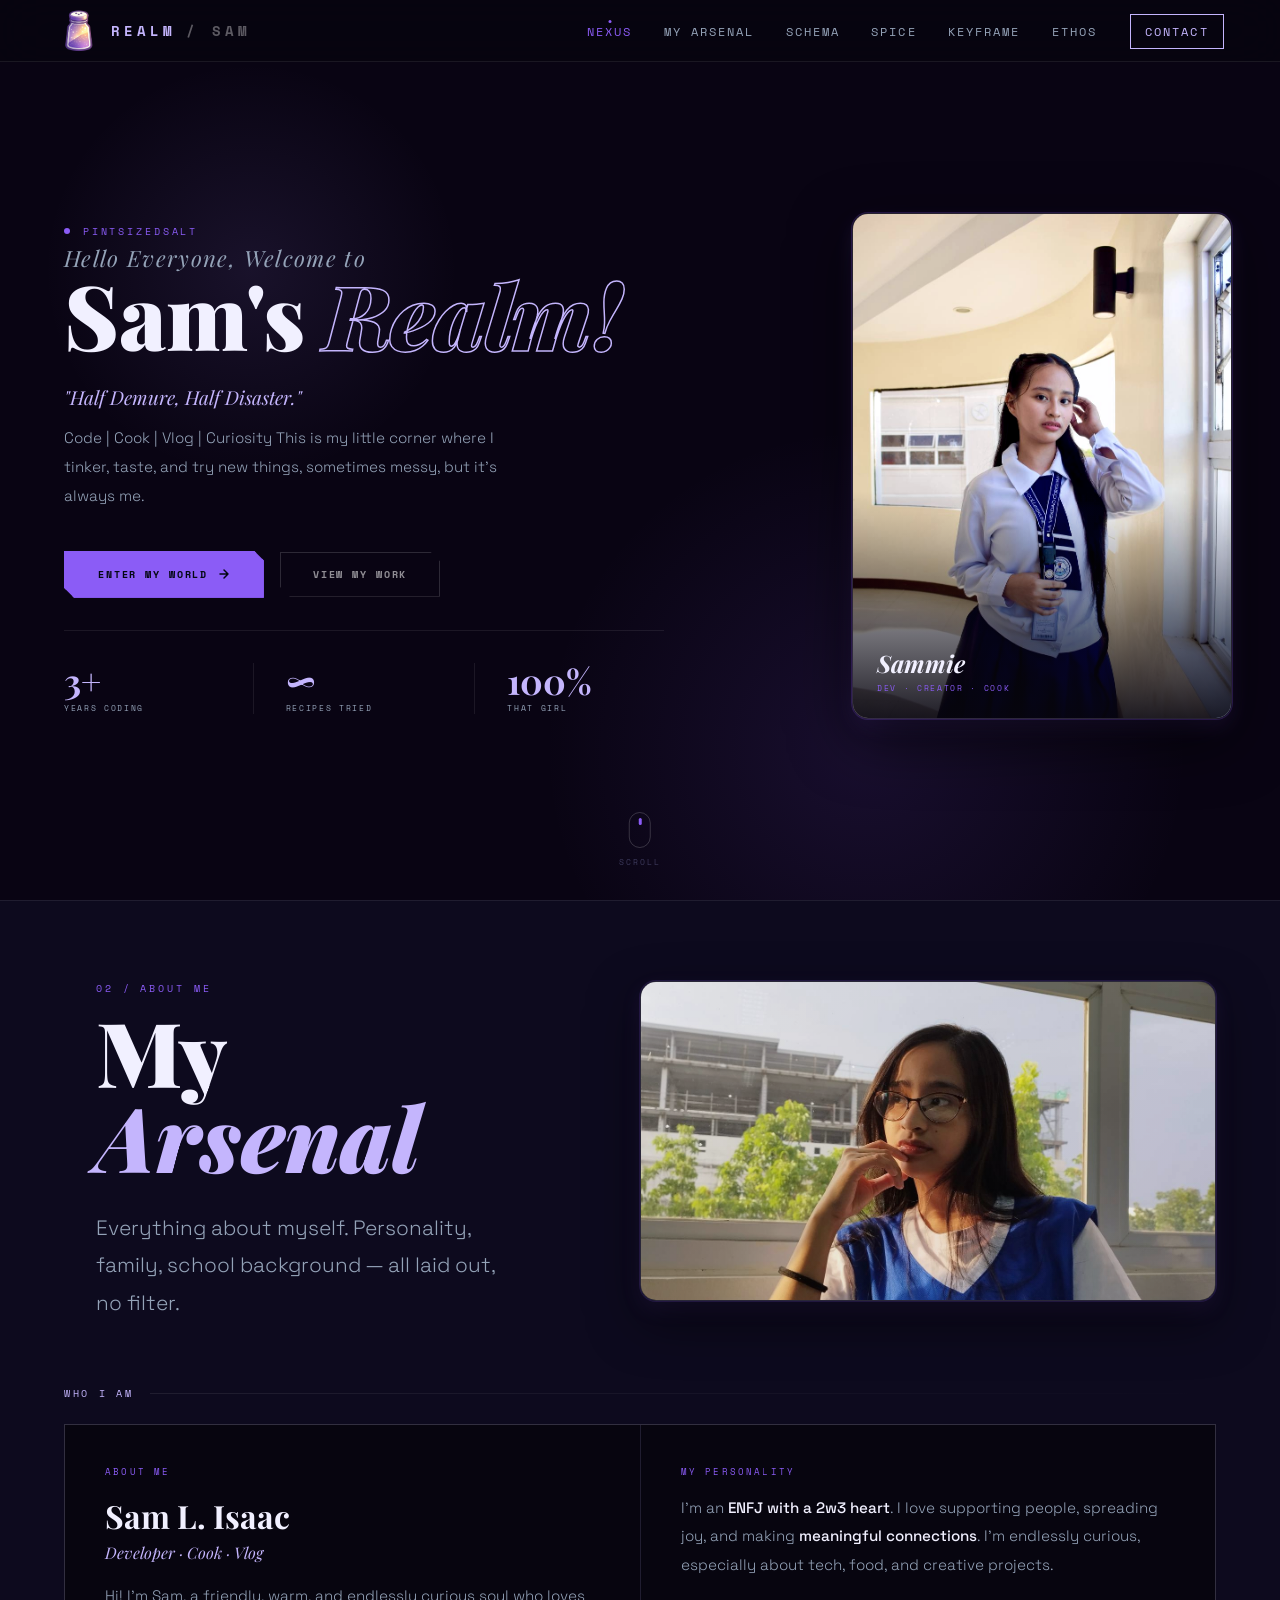
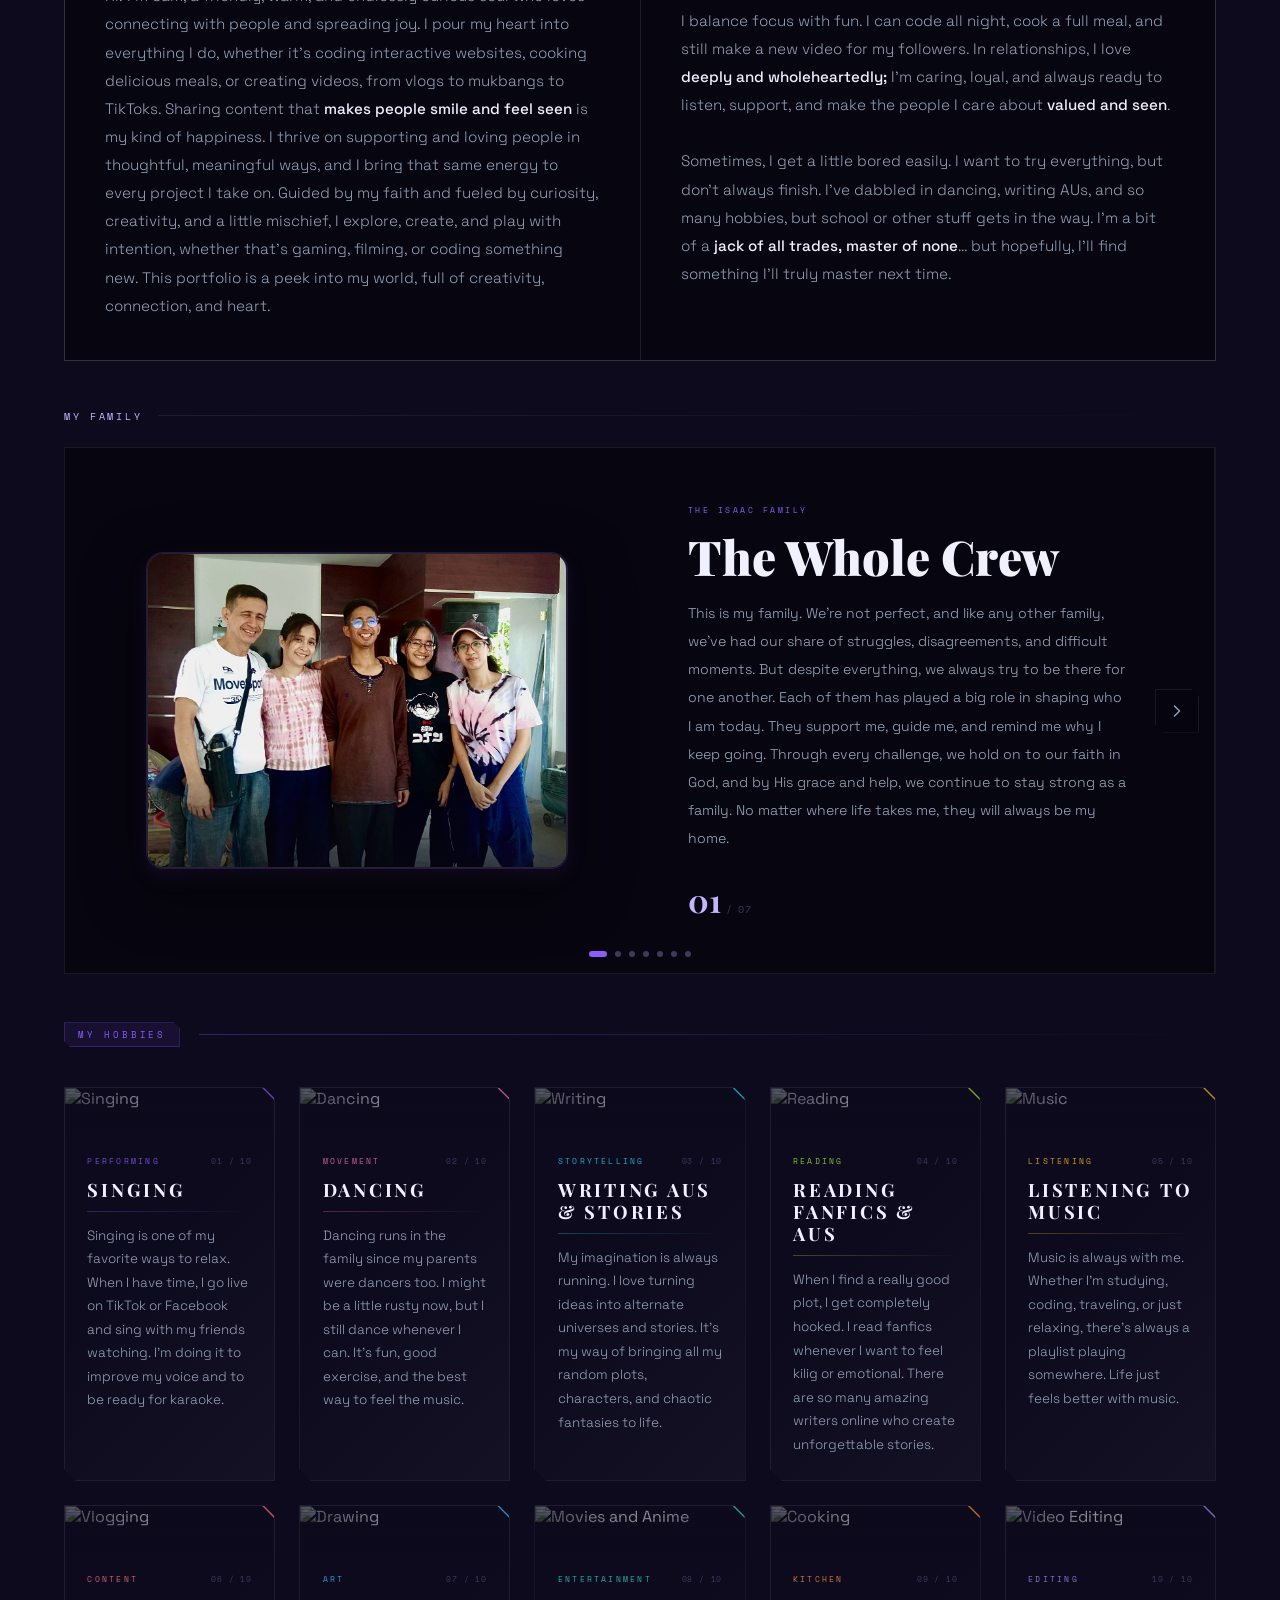
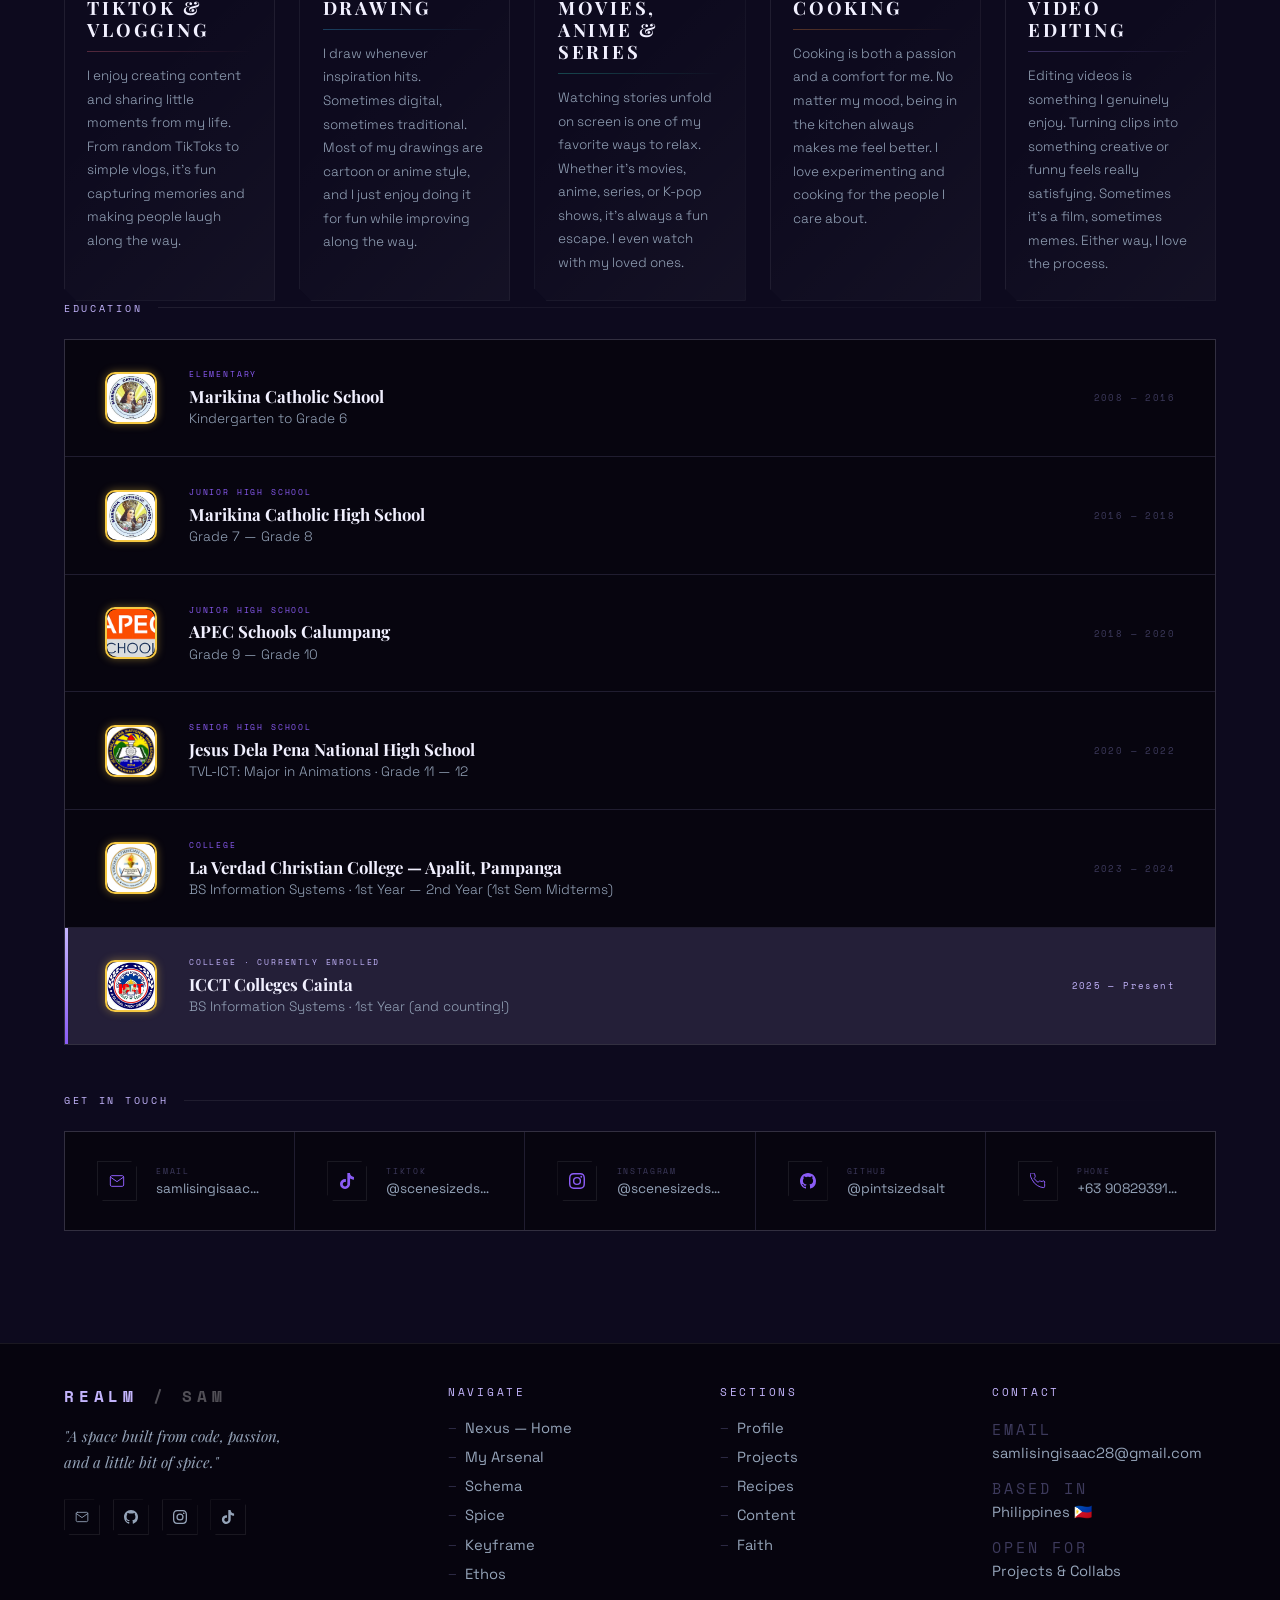
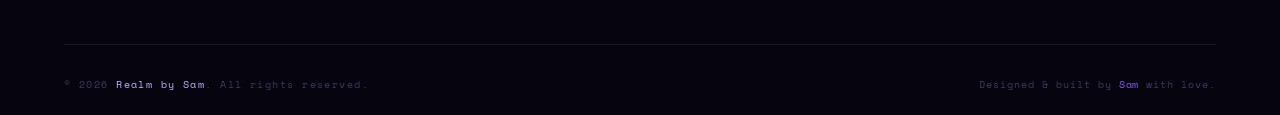
==== commit f3012a44: "Fix image filename case in index.html" ====
--- a/index.html
+++ b/index.html
@@ -107,7 +107,7 @@
           <div class="photo-corner bl"></div>
           <div class="photo-corner br"></div>
           <div class="photo-bg-glow"></div>
-          <img src="sam.jpg" alt="Sam" />
+          <img src="Sam.jpg" alt="Sam" />
           <div class="photo-bottom-fade"></div>
           <div class="photo-label">
             <span class="photo-label-name">Sammie</span>
@@ -812,4 +812,4 @@
 
   </script>
 </body>
-</html>+</html>
